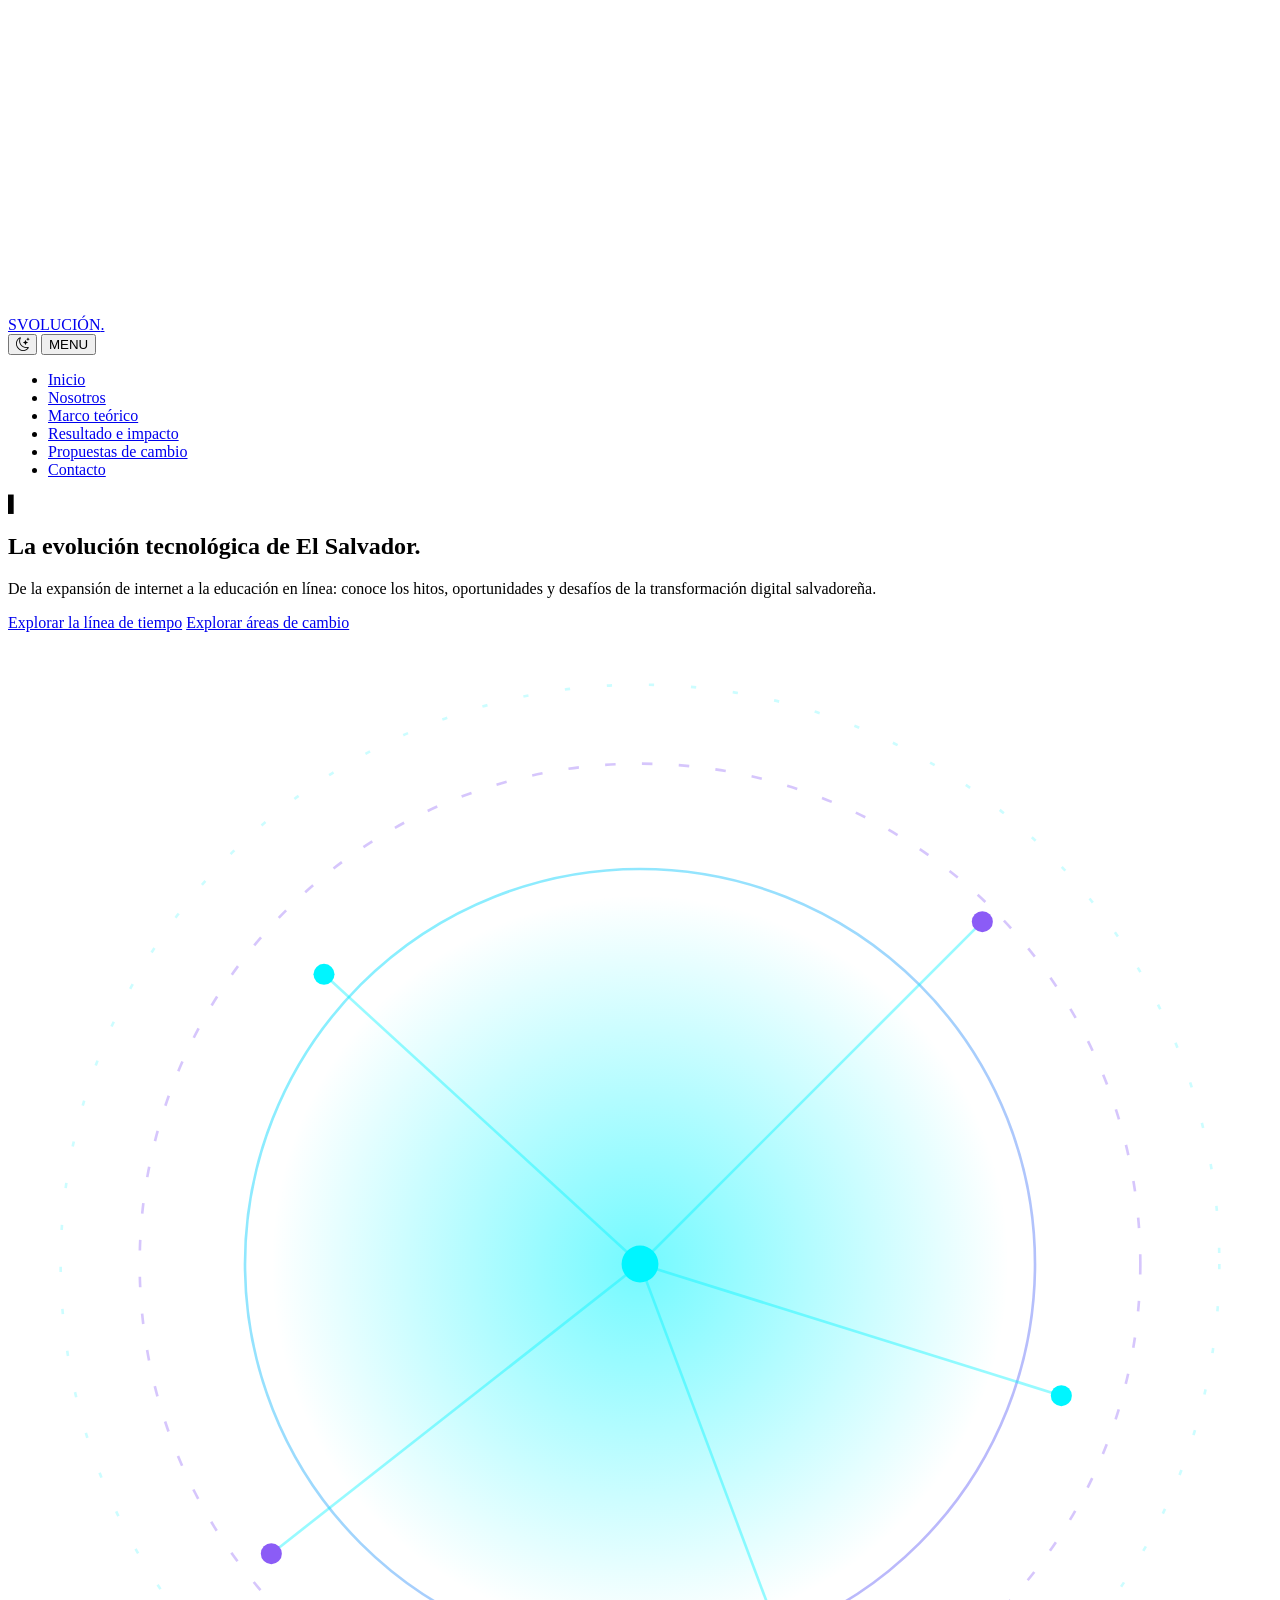
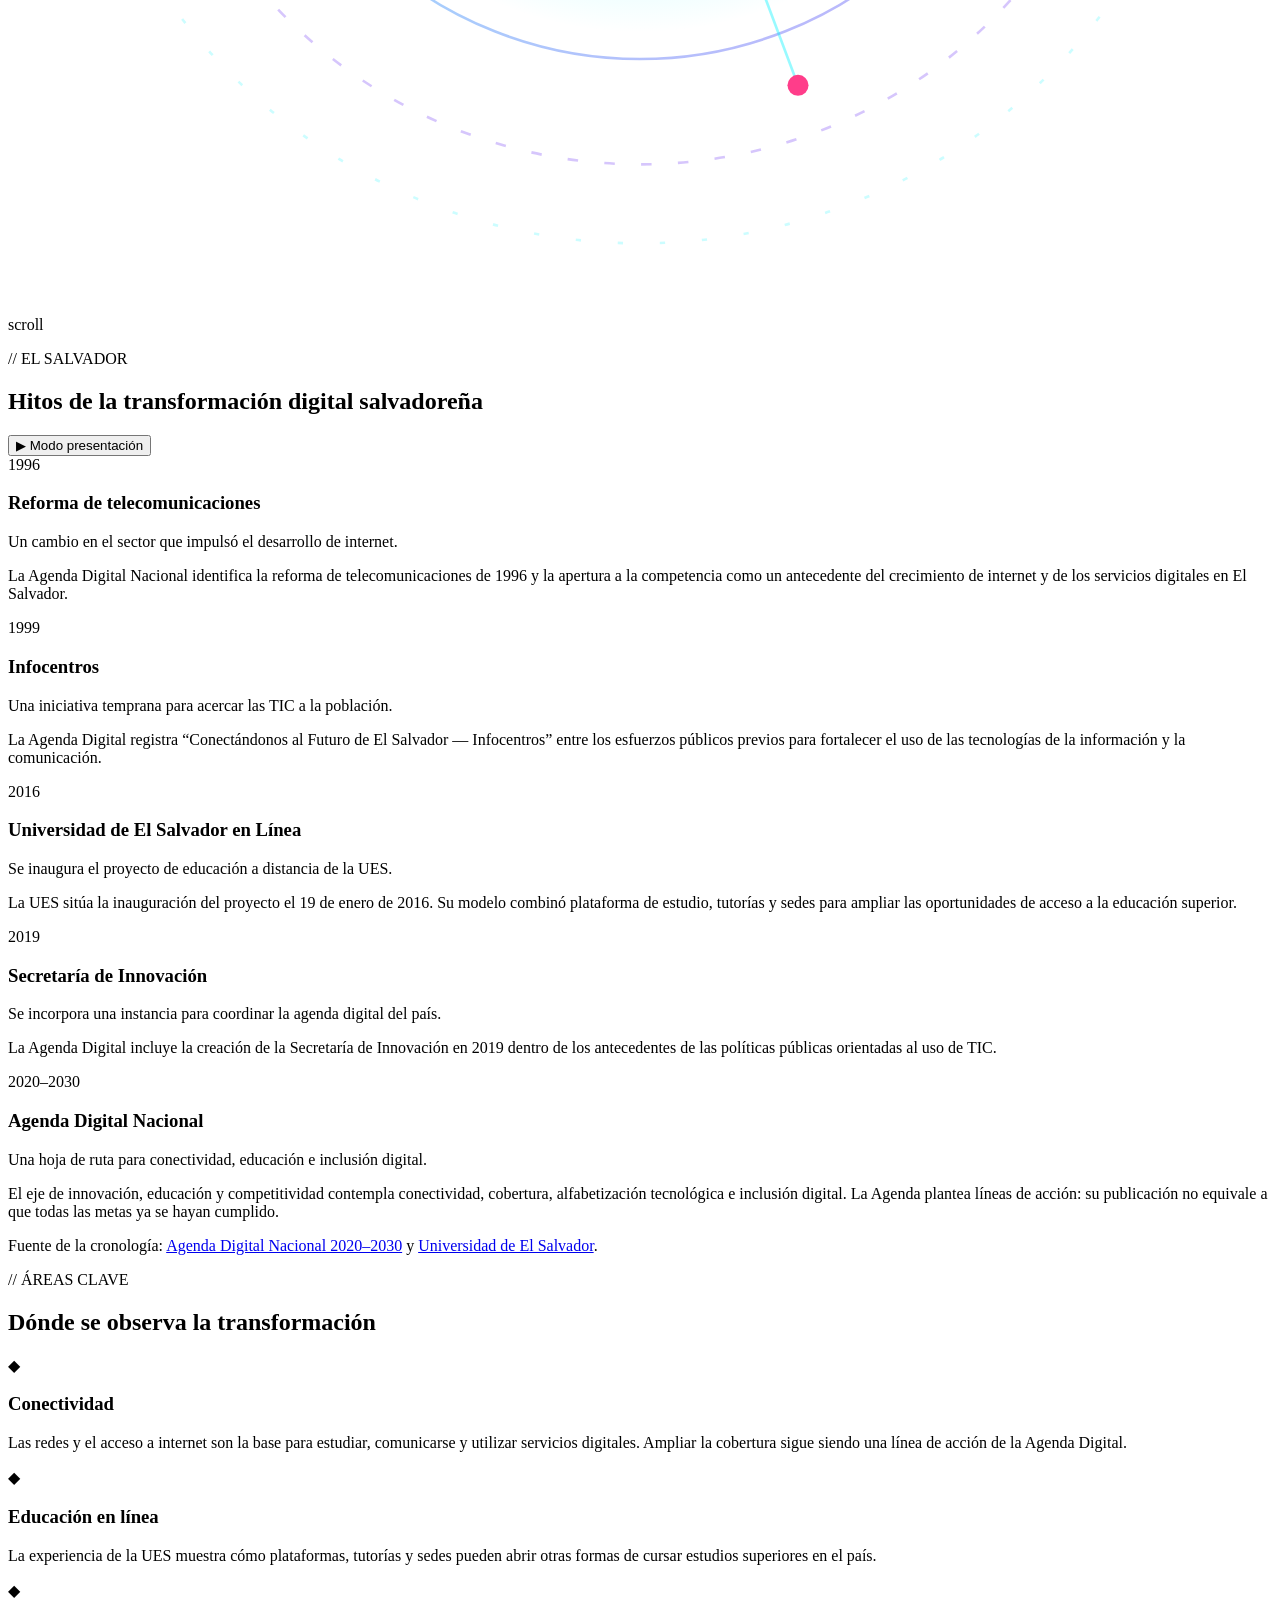
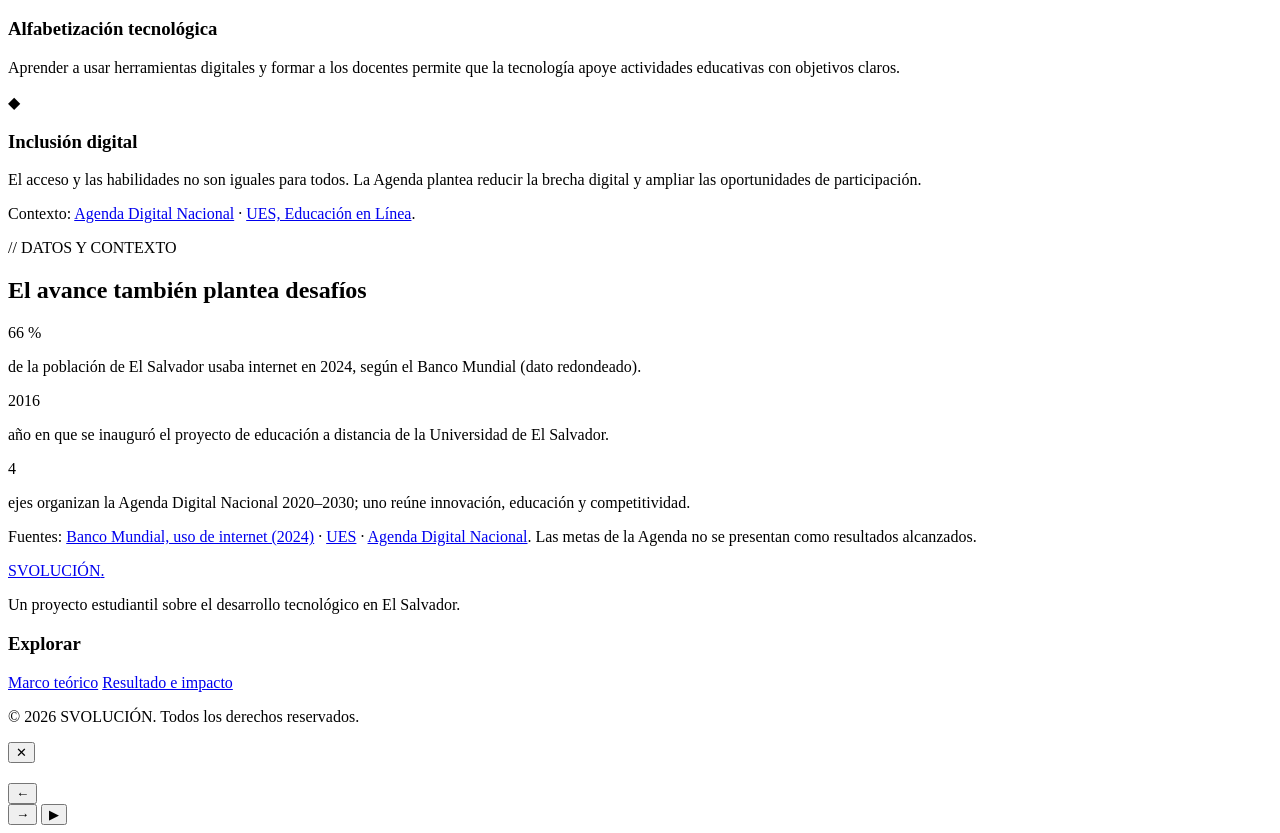
==== index.html @ 2ff00cc7 "Delimitar Inicio al desarrollo tecnológico de El Salvador" ====
<!DOCTYPE html>
<html lang="es">
<head>
  <meta charset="UTF-8">
  <meta name="viewport" content="width=device-width, initial-scale=1.0">
  <title>SVOLUCIÓN — Desarrollo tecnológico en El Salvador</title>
  <meta name="description" content="Un recorrido por la conectividad, la educación digital y la inclusión tecnológica en El Salvador.">
  <link rel="preconnect" href="https://fonts.googleapis.com">
  <link rel="preconnect" href="https://fonts.gstatic.com" crossorigin>
  <link rel="stylesheet"href="https://cdn.jsdelivr.net/npm/bootstrap-icons@1.11.3/font/bootstrap-icons.min.css">
  <link href="https://fonts.googleapis.com/css2?family=Space+Grotesk:wght@400;500;600;700&family=Inter:wght@400;500;600&family=Orbitron:wght@500;600;700;800&display=swap" rel="stylesheet">
  <link rel="stylesheet" href="styles.css">
  
</head>
<body>

  <!-- Fondo animado de partículas -->
  <canvas id="particle-canvas"></canvas>

  <!-- Piso de cuadrícula en perspectiva (horizonte tecnológico) -->
  <div class="grid-floor" aria-hidden="true"></div>
  <!-- Rastro del cursor -->
   
  <canvas id="cursor-trail-canvas"></canvas>

  <!-- Barra de progreso de scroll -->
  <div class="scroll-progress" id="scroll-progress"></div>

  <!-- ===== HEADER / MENÚ ===== -->
  <header class="site-header" id="header">
    <div class="header-inner">
      
      <a href="#inicio" class="logo">SVOLUCIÓN<img src="Imagenes/icon2-dark.svg" alt=""><span class="logo-dot">.</span></a>
      <div class="header-actions">
        <button class="icon-button" id="themeToggle"><i class="bi bi-moon-stars"></i></button>
        

        <button class="menu-toggle" id="menu-toggle" aria-label="Abrir menú" aria-expanded="false" aria-controls="main-nav">
          <span class="menu-toggle-label">MENU</span>
          <span class="menu-toggle-icon"><span></span><span></span><span></span></span>
        </button>
      </div>
    </div>

    <nav class="main-nav" id="main-nav">
      <ul>
        <li><a href="#inicio" class="active"> Inicio</a></li>
        <li><a href="nosotros.html"> Nosotros</a></li>
        <li><a href="marco teorico.html"> Marco teórico</a></li>
        <li><a href="resultado e impacto.html"> Resultado e impacto</a></li>
        <li><a href="propuestas de cambio.html"> Propuestas de cambio</a></li>
        <li><a href="#contacto"> Contacto</a></li>
      </ul>
    </nav>
  </header>

  <!-- ===== HERO ===== -->
  <section class="hero" id="inicio">
    <div class="hero-grid">
      <div class="hero-inner">
        <p class="hero-eyebrow" id="hero-typewriter"><span id="typewriter-text"></span><span class="typewriter-cursor">▌</span></p>
        <h1 class="hero-title">La evolución tecnológica de <span class="glow-text">El Salvador</span>.</h1>
        <p class="hero-lead">De la expansión de internet a la educación en línea: conoce los hitos, oportunidades y desafíos de la transformación digital salvadoreña.</p>
        <div class="hero-actions">
          <a href="#linea-tiempo" class="btn btn-primary">Explorar la línea de tiempo</a>
          <a href="#fronteras" class="btn btn-ghost">Explorar áreas de cambio</a>
        </div>
      </div>

      <div class="hero-banner" aria-hidden="true">
        <svg viewBox="0 0 480 480" xmlns="http://www.w3.org/2000/svg">
          <defs>
            <radialGradient id="coreGlow" cx="50%" cy="50%" r="50%">
              <stop offset="0%" stop-color="#00F5FF" stop-opacity="0.55"/>
              <stop offset="100%" stop-color="#00F5FF" stop-opacity="0"/>
            </radialGradient>
            <linearGradient id="ringGrad" x1="0%" y1="0%" x2="100%" y2="100%">
              <stop offset="0%" stop-color="#00F5FF"/>
              <stop offset="100%" stop-color="#8B5CF6"/>
            </linearGradient>
          </defs>

          <circle class="hero-core-glow" cx="240" cy="240" r="140" fill="url(#coreGlow)"/>

          <circle cx="240" cy="240" r="150" fill="none" stroke="url(#ringGrad)" stroke-width="1" opacity="0.5"/>
          <circle class="orbit-ring" cx="240" cy="240" r="190" fill="none" stroke="#8B5CF6" stroke-width="1" opacity="0.35" stroke-dasharray="4 10"/>
          <circle class="orbit-ring orbit-ring-slow" cx="240" cy="240" r="220" fill="none" stroke="#00F5FF" stroke-width="1" opacity="0.2" stroke-dasharray="2 14"/>

          <!-- nodos conectados -->
          <g class="hero-lines" stroke="#00F5FF" stroke-width="1" opacity="0.4">
            <line x1="240" y1="240" x2="120" y2="130"/>
            <line x1="240" y1="240" x2="370" y2="110"/>
            <line x1="240" y1="240" x2="400" y2="290"/>
            <line x1="240" y1="240" x2="300" y2="400"/>
            <line x1="240" y1="240" x2="100" y2="350"/>
          </g>

          <circle class="pulse-node" cx="240" cy="240" r="7" fill="#00F5FF"/>
          <circle cx="120" cy="130" r="4" fill="#00F5FF"/>
          <circle cx="370" cy="110" r="4" fill="#8B5CF6"/>
          <circle cx="400" cy="290" r="4" fill="#00F5FF"/>
          <circle cx="300" cy="400" r="4" fill="#FF3D8A"/>
          <circle cx="100" cy="350" r="4" fill="#8B5CF6"/>
        </svg>
      </div>
    </div>

    <div class="hero-scroll-hint" aria-hidden="true">
      <span></span>
      <p>scroll</p>
    </div>
  </section>

  <!-- ===== LÍNEA DE TIEMPO ===== -->
  <section class="linea-tiempo" id="linea-tiempo">
    <div class="section-inner">
      <p class="section-eyebrow">// EL SALVADOR</p>
      <div class="linea-tiempo-header">
        <h2 class="section-title">Hitos de la transformación digital salvadoreña</h2>
        <button class="btn btn-ghost btn-presentacion" id="presentation-toggle">
          <span id="presentation-icon">▶</span> <span id="presentation-label">Modo presentación</span>
        </button>
      </div>
      <div class="timeline" id="timeline">
        <div class="timeline-line"></div>

        <article class="timeline-item" data-year="1996">
          <div class="timeline-marker"></div><div class="timeline-card">
            <span class="timeline-year">1996</span><h3>Reforma de telecomunicaciones</h3>
            <p class="timeline-summary">Un cambio en el sector que impulsó el desarrollo de internet.</p>
            <p class="timeline-detail">La Agenda Digital Nacional identifica la reforma de telecomunicaciones de 1996 y la apertura a la competencia como un antecedente del crecimiento de internet y de los servicios digitales en El Salvador.</p>
          </div>
        </article>
        <article class="timeline-item" data-year="1999">
          <div class="timeline-marker"></div><div class="timeline-card">
            <span class="timeline-year">1999</span><h3>Infocentros</h3>
            <p class="timeline-summary">Una iniciativa temprana para acercar las TIC a la población.</p>
            <p class="timeline-detail">La Agenda Digital registra “Conectándonos al Futuro de El Salvador — Infocentros” entre los esfuerzos públicos previos para fortalecer el uso de las tecnologías de la información y la comunicación.</p>
          </div>
        </article>
        <article class="timeline-item" data-year="2016">
          <div class="timeline-marker"></div><div class="timeline-card">
            <span class="timeline-year">2016</span><h3>Universidad de El Salvador en Línea</h3>
            <p class="timeline-summary">Se inaugura el proyecto de educación a distancia de la UES.</p>
            <p class="timeline-detail">La UES sitúa la inauguración del proyecto el 19 de enero de 2016. Su modelo combinó plataforma de estudio, tutorías y sedes para ampliar las oportunidades de acceso a la educación superior.</p>
          </div>
        </article>
        <article class="timeline-item" data-year="2019">
          <div class="timeline-marker"></div><div class="timeline-card">
            <span class="timeline-year">2019</span><h3>Secretaría de Innovación</h3>
            <p class="timeline-summary">Se incorpora una instancia para coordinar la agenda digital del país.</p>
            <p class="timeline-detail">La Agenda Digital incluye la creación de la Secretaría de Innovación en 2019 dentro de los antecedentes de las políticas públicas orientadas al uso de TIC.</p>
          </div>
        </article>
        <article class="timeline-item" data-year="2020–2030">
          <div class="timeline-marker"></div><div class="timeline-card">
            <span class="timeline-year">2020–2030</span><h3>Agenda Digital Nacional</h3>
            <p class="timeline-summary">Una hoja de ruta para conectividad, educación e inclusión digital.</p>
            <p class="timeline-detail">El eje de innovación, educación y competitividad contempla conectividad, cobertura, alfabetización tecnológica e inclusión digital. La Agenda plantea líneas de acción: su publicación no equivale a que todas las metas ya se hayan cumplido.</p>
          </div>
        </article>
      </div>
      <p class="section-source">Fuente de la cronología: <a href="https://innovacion.gob.sv/downloads/Agenda%20Digital.pdf" target="_blank" rel="noopener">Agenda Digital Nacional 2020–2030</a> y <a href="https://ead.ues.edu.sv/sobre-nosotros2" target="_blank" rel="noopener">Universidad de El Salvador</a>.</p>
    </div>
  </section>

  <!-- ===== ÁREAS DE CAMBIO ===== -->
  <section class="fronteras" id="fronteras">
    <div class="section-inner">
      <p class="section-eyebrow">// ÁREAS CLAVE</p>
      <h2 class="section-title">Dónde se observa la transformación</h2>
      <div class="fronteras-grid">
        <article class="frontera-card"><div class="frontera-icon">◆</div><h3>Conectividad</h3><p>Las redes y el acceso a internet son la base para estudiar, comunicarse y utilizar servicios digitales. Ampliar la cobertura sigue siendo una línea de acción de la Agenda Digital.</p></article>
        <article class="frontera-card"><div class="frontera-icon">◆</div><h3>Educación en línea</h3><p>La experiencia de la UES muestra cómo plataformas, tutorías y sedes pueden abrir otras formas de cursar estudios superiores en el país.</p></article>
        <article class="frontera-card"><div class="frontera-icon">◆</div><h3>Alfabetización tecnológica</h3><p>Aprender a usar herramientas digitales y formar a los docentes permite que la tecnología apoye actividades educativas con objetivos claros.</p></article>
        <article class="frontera-card"><div class="frontera-icon">◆</div><h3>Inclusión digital</h3><p>El acceso y las habilidades no son iguales para todos. La Agenda plantea reducir la brecha digital y ampliar las oportunidades de participación.</p></article>
      </div>
      <p class="section-source">Contexto: <a href="https://innovacion.gob.sv/downloads/Agenda%20Digital.pdf" target="_blank" rel="noopener">Agenda Digital Nacional</a> · <a href="https://ead.ues.edu.sv/sobre-nosotros2" target="_blank" rel="noopener">UES, Educación en Línea</a>.</p>
    </div>
  </section>

  <!-- ===== DATOS DEL PAÍS ===== -->
  <section class="impacto" id="impacto">
    <div class="section-inner">
      <p class="section-eyebrow">// DATOS Y CONTEXTO</p>
      <h2 class="section-title">El avance también plantea desafíos</h2>
      <div class="stats-grid">
        <div class="stat-item"><span class="stat-number">66 %</span><p>de la población de El Salvador usaba internet en 2024, según el Banco Mundial (dato redondeado).</p></div>
        <div class="stat-item"><span class="stat-number">2016</span><p>año en que se inauguró el proyecto de educación a distancia de la Universidad de El Salvador.</p></div>
        <div class="stat-item"><span class="stat-number">4</span><p>ejes organizan la Agenda Digital Nacional 2020–2030; uno reúne innovación, educación y competitividad.</p></div>
      </div>
      <p class="section-source">Fuentes: <a href="https://data.worldbank.org/indicator/IT.NET.USER.ZS?locations=SV" target="_blank" rel="noopener">Banco Mundial, uso de internet (2024)</a> · <a href="https://ead.ues.edu.sv/sobre-nosotros2" target="_blank" rel="noopener">UES</a> · <a href="https://innovacion.gob.sv/downloads/Agenda%20Digital.pdf" target="_blank" rel="noopener">Agenda Digital Nacional</a>. Las metas de la Agenda no se presentan como resultados alcanzados.</p>
    </div>
  </section>

  <!-- ===== CONTACTO / FOOTER ===== -->
  <footer class="site-footer" id="contacto">
    <div class="footer-inner">
      <div class="footer-brand">
        <a href="#inicio" class="logo">SVOLUCIÓN<img src="Imagenes/icon2-dark.svg" alt=""><span class="logo-dot">.</span></a>
        <p>Un proyecto estudiantil sobre el desarrollo tecnológico en El Salvador.</p>
      </div>
      <div class="footer-contact">
        <h3>Explorar</h3>
        <a href="marco teorico.html">Marco teórico</a>
        <a href="resultado e impacto.html">Resultado e impacto</a>
      </div>
    </div>
    <div class="footer-bottom"><p>© 2026 SVOLUCIÓN. Todos los derechos reservados.</p></div>
  </footer>

  <!-- ===== MODO PRESENTACIÓN (diapositivas) ===== -->
  <div class="presentation-overlay" id="presentation-overlay" role="dialog" aria-modal="true" aria-label="Modo presentación">
    <button class="presentation-close" id="presentation-close" aria-label="Cerrar presentación">✕</button>

    <div class="presentation-slide">
      <span class="presentation-slide-year" id="slide-year"></span>
      <h2 class="presentation-slide-title" id="slide-title"></h2>
      <p class="presentation-slide-summary" id="slide-summary"></p>
      <p class="presentation-slide-detail" id="slide-detail"></p>
    </div>

    <div class="presentation-controls">
      <button class="icon-btn" id="slide-prev" aria-label="Diapositiva anterior">←</button>
      <div class="presentation-dots" id="presentation-dots"></div>
      <button class="icon-btn" id="slide-next" aria-label="Siguiente diapositiva">→</button>
      <button class="icon-btn" id="slide-autoplay" aria-label="Avance automático">▶</button>
    </div>

    <span class="presentation-counter" id="presentation-counter"></span>
  </div>

  <script src="script.js"></script>
</body>
</html>
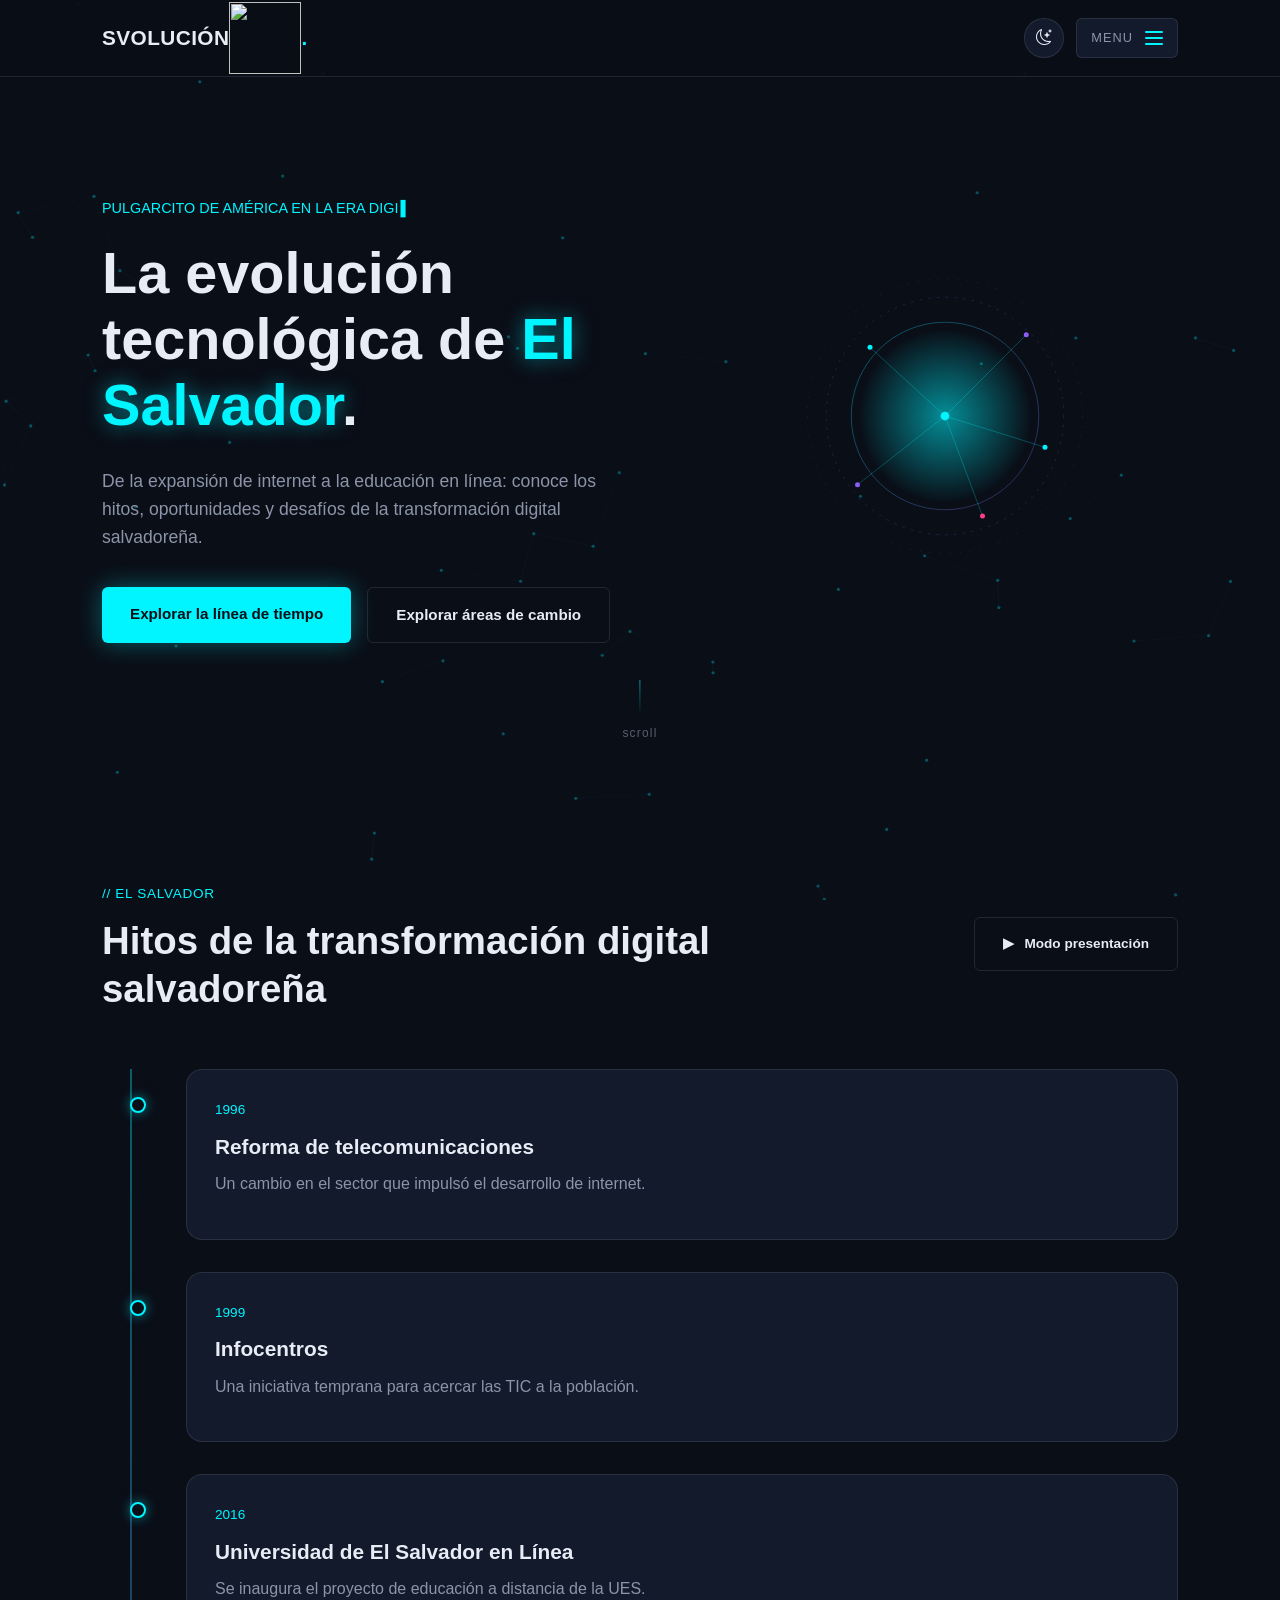
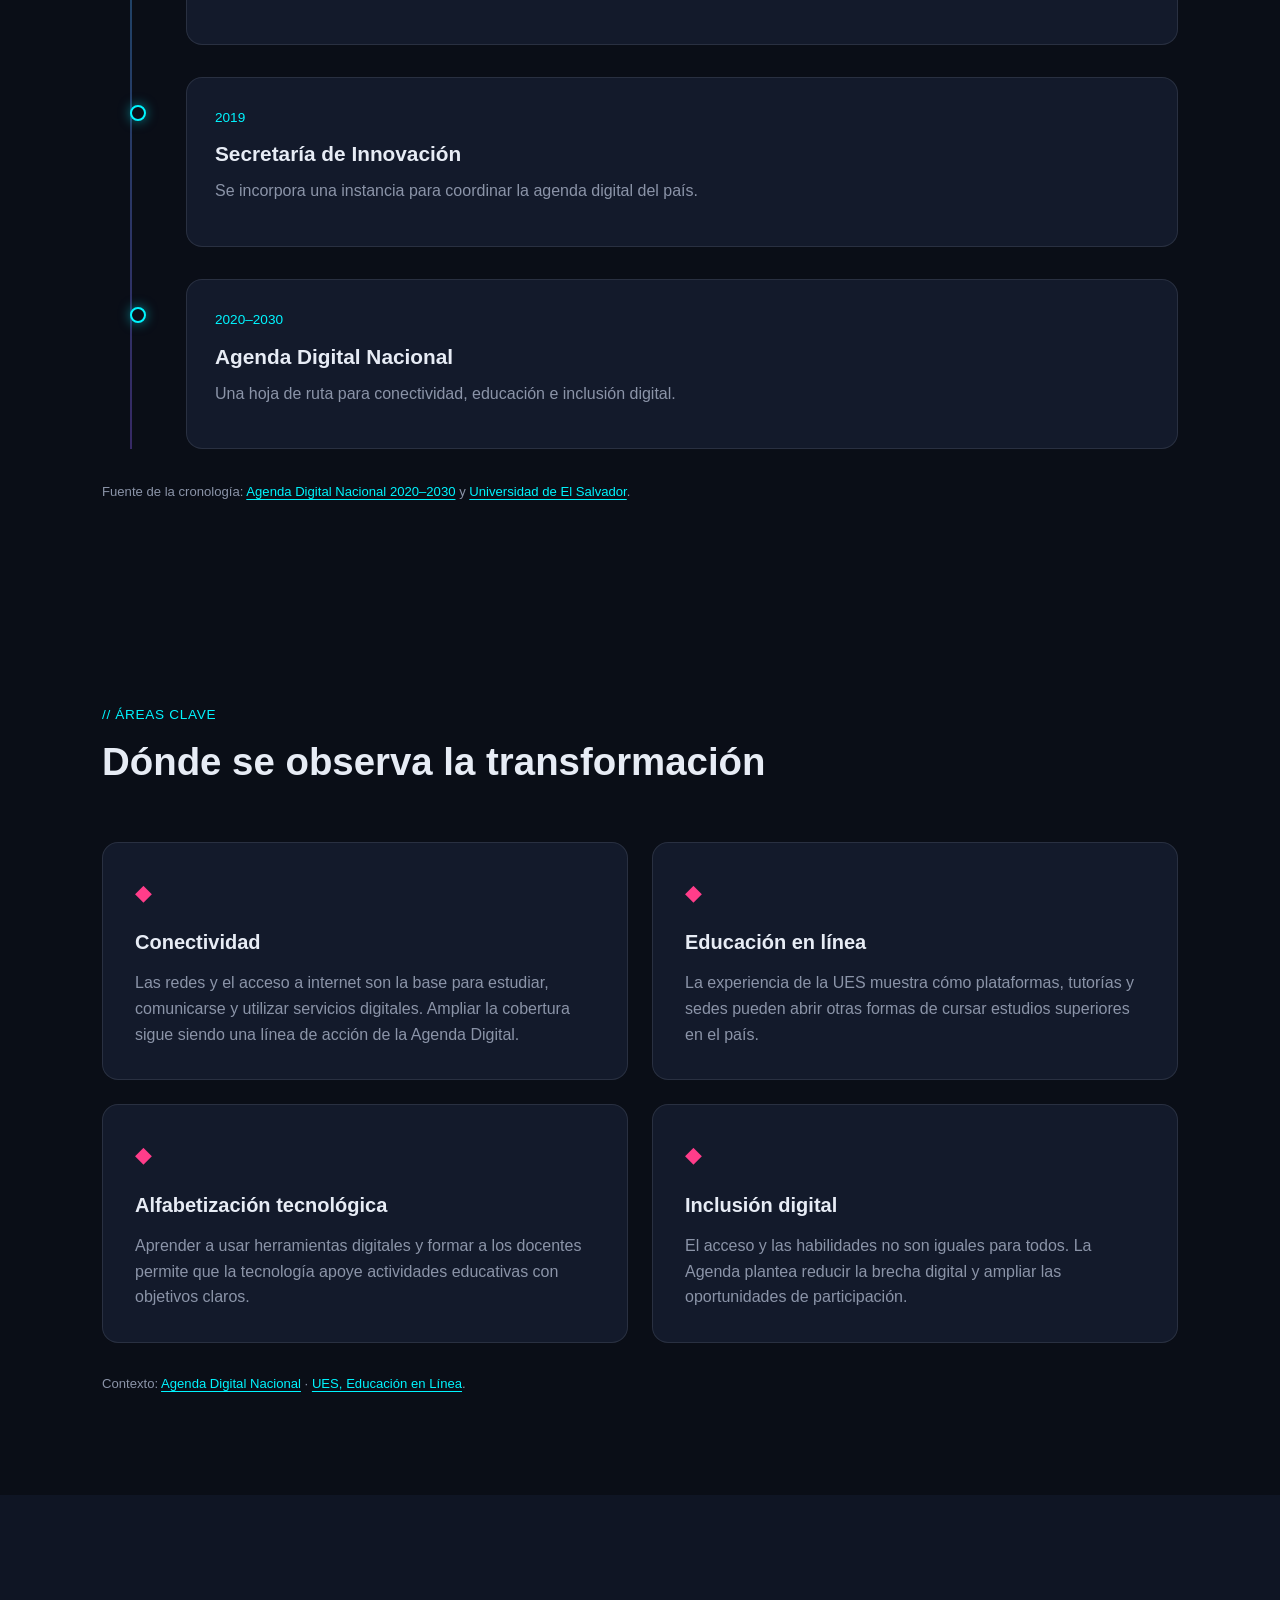
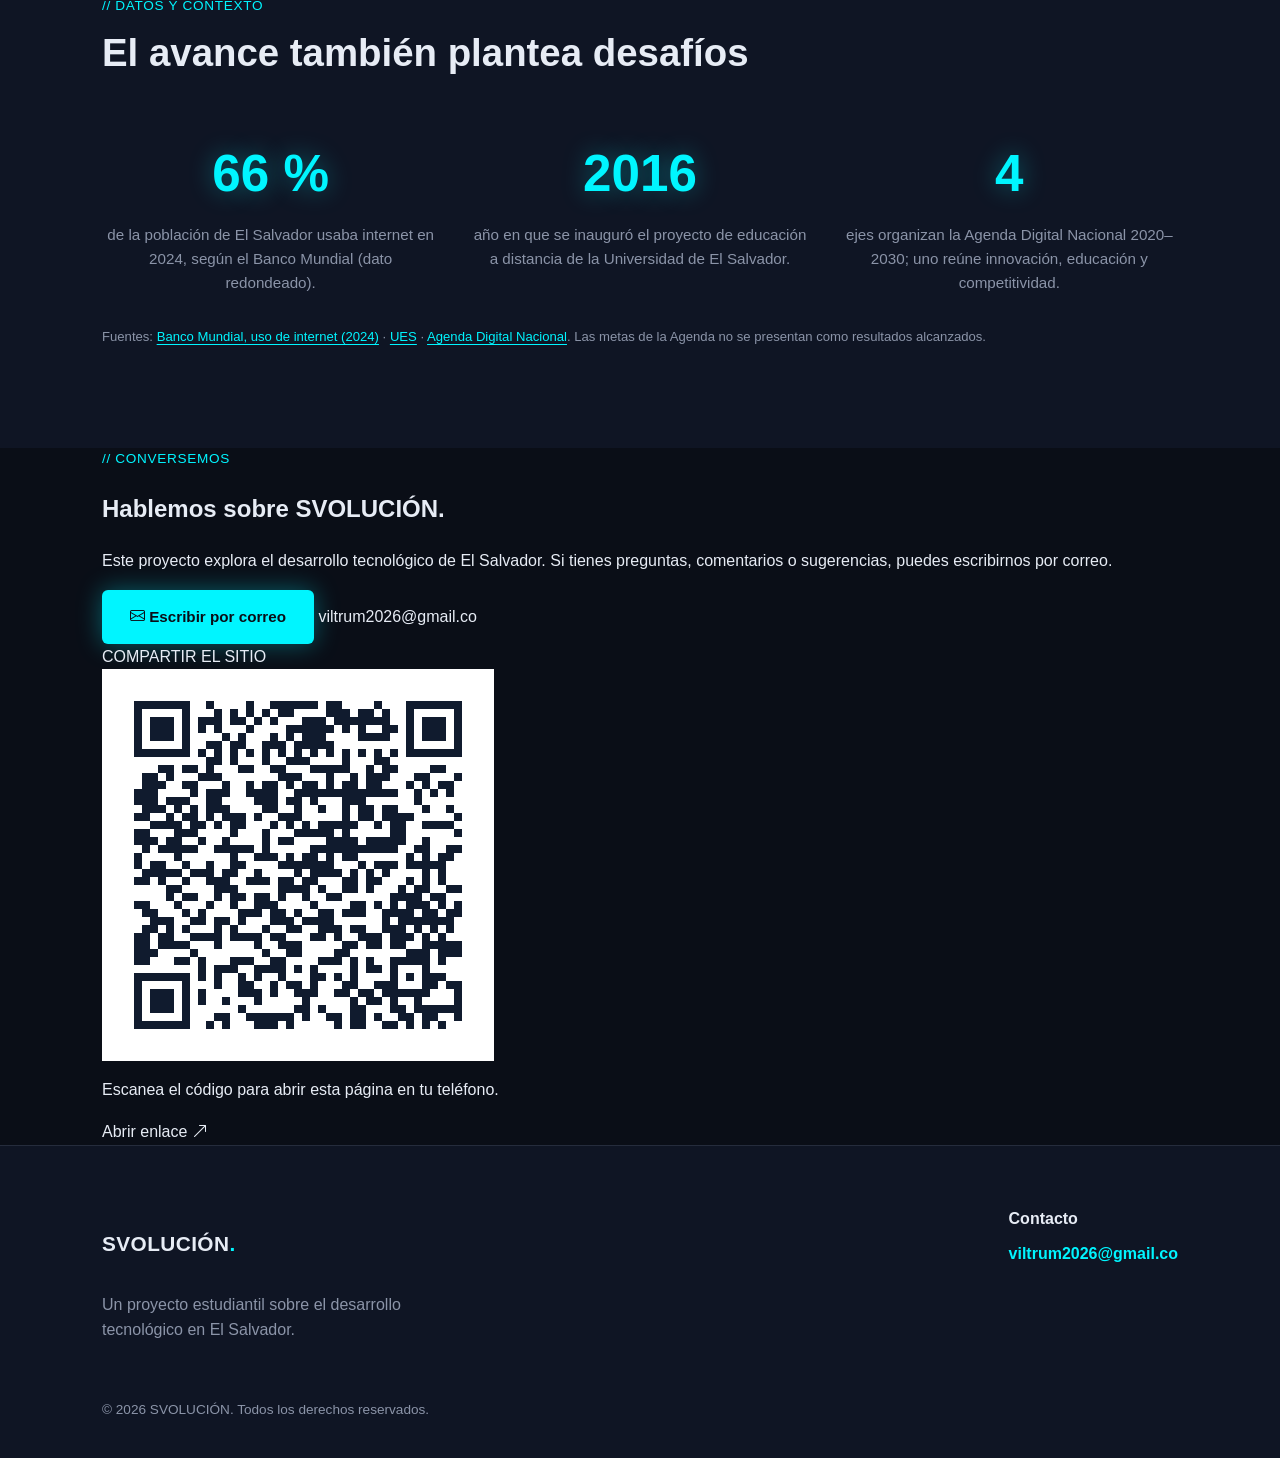
==== commit 876310a5: "Crear sección de contacto con correo y QR del sitio" ====
--- a/index.html
+++ b/index.html
@@ -193,17 +193,39 @@
     </div>
   </section>
 
-  <!-- ===== CONTACTO / FOOTER ===== -->
-  <footer class="site-footer" id="contacto">
+  <!-- ===== CONTACTO ===== -->
+  <section class="contact-section" id="contacto" aria-labelledby="contact-title">
+    <div class="section-inner">
+      <div class="contact-panel">
+        <div class="contact-copy">
+          <p class="section-eyebrow">// CONVERSEMOS</p>
+          <h2 id="contact-title">Hablemos sobre <span>SVOLUCIÓN.</span></h2>
+          <p>Este proyecto explora el desarrollo tecnológico de El Salvador. Si tienes preguntas, comentarios o sugerencias, puedes escribirnos por correo.</p>
+          <a class="btn btn-primary" href="mailto:viltrum2026@gmail.co?subject=Consulta%20sobre%20SVOLUCI%C3%93N"><i class="bi bi-envelope"></i> Escribir por correo</a>
+          <a class="contact-email" href="mailto:viltrum2026@gmail.co">viltrum2026@gmail.co</a>
+        </div>
+        <div class="contact-qr">
+          <span class="contact-qr-label">COMPARTIR EL SITIO</span>
+          <a href="https://viltrum-hub.github.io/Sitio-Finanzas/" target="_blank" rel="noopener" aria-label="Abrir el sitio SVOLUCIÓN">
+            <img src="Imagenes/qr-svolucion.svg" width="392" height="392" alt="Código QR para abrir el sitio SVOLUCIÓN">
+          </a>
+          <p>Escanea el código para abrir esta página en tu teléfono.</p>
+          <a class="contact-site-link" href="https://viltrum-hub.github.io/Sitio-Finanzas/" target="_blank" rel="noopener">Abrir enlace <i class="bi bi-arrow-up-right"></i></a>
+        </div>
+      </div>
+    </div>
+  </section>
+
+  <!-- ===== FOOTER ===== -->
+  <footer class="site-footer">
     <div class="footer-inner">
       <div class="footer-brand">
         <a href="#inicio" class="logo">SVOLUCIÓN<img src="Imagenes/icon2-dark.svg" alt=""><span class="logo-dot">.</span></a>
         <p>Un proyecto estudiantil sobre el desarrollo tecnológico en El Salvador.</p>
       </div>
       <div class="footer-contact">
-        <h3>Explorar</h3>
-        <a href="marco teorico.html">Marco teórico</a>
-        <a href="resultado e impacto.html">Resultado e impacto</a>
+        <h3>Contacto</h3>
+        <a href="mailto:viltrum2026@gmail.co">viltrum2026@gmail.co</a>
       </div>
     </div>
     <div class="footer-bottom"><p>© 2026 SVOLUCIÓN. Todos los derechos reservados.</p></div>
--- a/styles.css
+++ b/styles.css
@@ -0,0 +1,1804 @@
+/* =========================================
+   SVOLUCIÓN — Design tokens
+   ========================================= */
+
+:root {
+  --color-bg: #0A0E17;
+  --color-bg-alt: #0F1524;
+  --color-surface: #131A2B;
+
+  --color-cyan: #00F5FF;
+  --color-purple: #8B5CF6;
+  --color-magenta: #FF3D8A;
+
+  --color-text: #E7ECF5;
+  --color-text-soft: #8B94A8;
+  --color-border: rgba(139, 148, 168, 0.18);
+
+  --font-display: 'Space Grotesk', sans-serif;
+  --font-body: 'Inter', sans-serif;
+  --font-mono: 'Orbitron', sans-serif;
+
+  --container-width: 1140px;
+
+  --radius-sm: 6px;
+  --radius-md: 16px;
+
+  --color-overlay: rgba(10, 14, 23, 0.75);
+  --color-overlay-solid: rgba(10, 14, 23, 0.97);
+
+  --color-cyan-rgb: 0, 245, 255;
+  --color-purple-rgb: 139, 92, 246;
+
+  color-scheme: dark;
+}
+
+
+/* =========================================
+   TEMA CLARO
+   ========================================= */
+
+[data-theme="light"] {
+  --color-bg: #F2F4F7;
+  --color-bg-alt: #E7EBF0;
+  --color-surface: #FFFFFF;
+
+  --color-cyan: #0090A8;
+  --color-purple: #6E56CF;
+  --color-magenta: #D6336C;
+
+  --color-text: #1A2233;
+  --color-text-soft: #5B6472;
+  --color-border: rgba(26, 34, 51, 0.12);
+
+  --color-overlay: rgba(242, 244, 247, 0.85);
+  --color-overlay-solid: rgba(242, 244, 247, 0.97);
+
+  --color-cyan-rgb: 0, 144, 168;
+  --color-purple-rgb: 110, 86, 207;
+
+  color-scheme: light;
+}
+
+
+/* =========================================
+   RESET
+   ========================================= */
+
+* {
+  box-sizing: border-box;
+}
+
+html {
+  scroll-behavior: smooth;
+}
+
+body {
+  margin: 0;
+  font-family: var(--font-body);
+  color: var(--color-text);
+  background: var(--color-bg);
+  line-height: 1.6;
+  position: relative;
+}
+
+img {
+  max-width: 100%;
+  display: block;
+}
+
+a {
+  color: inherit;
+  text-decoration: none;
+}
+
+ul {
+  list-style: none;
+  margin: 0;
+  padding: 0;
+}
+
+button,
+input,
+textarea,
+select {
+  font: inherit;
+}
+
+
+/* =========================================
+   CANVAS / EFECTOS
+   ========================================= */
+
+#particle-canvas {
+  position: fixed;
+  top: 0;
+  left: 0;
+  width: 100%;
+  height: 100%;
+  z-index: 0;
+  opacity: 0.5;
+  pointer-events: none;
+}
+
+#cursor-trail-canvas {
+  position: fixed;
+  top: 0;
+  left: 0;
+  width: 100%;
+  height: 100%;
+  z-index: 60;
+  pointer-events: none;
+}
+
+
+/* =========================================
+   PROGRESO DE SCROLL
+   ========================================= */
+
+.scroll-progress {
+  position: fixed;
+  top: 0;
+  left: 0;
+  height: 3px;
+  width: 0%;
+  background: linear-gradient(
+    90deg,
+    var(--color-cyan),
+    var(--color-purple)
+  );
+  box-shadow:
+    0 0 10px rgba(var(--color-cyan-rgb), 0.6);
+  z-index: 100;
+  transition: width 0.1s ease-out;
+}
+
+
+/* =========================================
+   CAPAS PRINCIPALES
+   ========================================= */
+
+.site-header,
+.hero,
+.linea-tiempo,
+.fronteras,
+.impacto,
+.site-footer {
+  position: relative;
+  z-index: 1;
+}
+
+
+/* =========================================
+   CONTENEDORES
+   ========================================= */
+
+.section-inner,
+.header-inner,
+.footer-inner {
+  max-width: var(--container-width);
+  margin: 0 auto;
+  padding: 0 32px;
+}
+
+
+/* =========================================
+   TÍTULOS DE SECCIÓN
+   ========================================= */
+
+.section-eyebrow {
+  font-family: var(--font-mono);
+  color: var(--color-cyan);
+  font-size: 0.85rem;
+  letter-spacing: 0.05em;
+  margin: 0 0 12px;
+}
+
+.section-title {
+  font-family: var(--font-display);
+  font-weight: 600;
+  font-size: clamp(1.7rem, 3vw, 2.5rem);
+  line-height: 1.25;
+  max-width: 680px;
+  margin: 0 0 56px;
+}
+
+
+/* =========================================
+   HEADER
+   ========================================= */
+
+.site-header {
+  position: sticky;
+  top: 0;
+  z-index: 50;
+
+  background: var(--color-overlay);
+
+  backdrop-filter: blur(10px);
+
+  border-bottom: 1px solid var(--color-border);
+}
+
+.header-inner {
+  display: flex;
+  align-items: center;
+  justify-content: space-between;
+
+  min-height: 76px;
+}
+
+
+/* =========================================
+   LOGO
+   ========================================= */
+
+.logo {
+  display: flex;
+  align-items: center;
+  justify-content: flex-start;
+
+  width: 82px;
+  height: 76px;
+
+  flex-shrink: 0;
+
+  font-family: var(--font-display);
+  font-weight: 700;
+  font-size: 1.3rem;
+  letter-spacing: 0.02em;
+}
+
+.logo-dot {
+  color: var(--color-cyan);
+}
+
+.logo img {
+  width: 72px;
+  height: 72px;
+
+  object-fit: contain;
+
+  display: block;
+}
+
+
+/* =========================================
+   ACCIONES DEL HEADER
+   ========================================= */
+
+.header-actions {
+  display: flex;
+  align-items: center;
+  gap: 12px;
+}
+
+
+/* =========================================
+   BOTÓN MODO CLARO / OSCURO
+   ========================================= */
+
+.theme-toggle {
+  width: 40px;
+  height: 40px;
+
+  border-radius: 50%;
+
+  border: 1px solid var(--color-border);
+
+  background: var(--color-surface);
+  color: var(--color-text);
+
+  display: flex;
+  align-items: center;
+  justify-content: center;
+
+  cursor: pointer;
+
+  transition:
+    transform 0.3s ease,
+    background-color 0.3s ease,
+    color 0.3s ease,
+    border-color 0.3s ease,
+    box-shadow 0.3s ease;
+}
+
+.theme-toggle:hover {
+  transform: translateY(-2px);
+
+  border-color: var(--color-cyan);
+
+  color: var(--color-cyan);
+
+  box-shadow:
+    0 0 15px rgba(var(--color-cyan-rgb), 0.18);
+}
+
+.theme-toggle i {
+  font-size: 17px;
+}
+
+
+/* =========================================
+   BOTONES SECUNDARIOS DEL HEADER
+   ========================================= */
+
+.icon-button,
+.search-button {
+  width: 40px;
+  height: 40px;
+
+  border-radius: 50%;
+
+  border: 1px solid var(--color-border);
+
+  background: var(--color-surface);
+
+  color: var(--color-text);
+
+  display: flex;
+  align-items: center;
+  justify-content: center;
+
+  cursor: pointer;
+
+  transition: 0.3s ease;
+}
+
+.icon-button:hover,
+.search-button:hover {
+  background: rgba(var(--color-cyan-rgb), 0.08);
+
+  color: var(--color-cyan);
+
+  border-color: var(--color-cyan);
+
+  transform: translateY(-2px);
+}
+
+
+/* =========================================
+   BOTÓN DEL MENÚ
+   ========================================= */
+
+.menu-toggle {
+  display: flex;
+  align-items: center;
+  gap: 12px;
+
+  background: var(--color-surface);
+
+  border: 1px solid var(--color-border);
+
+  border-radius: var(--radius-sm);
+
+  padding: 9px 14px;
+
+  color: var(--color-text);
+
+  cursor: pointer;
+
+  transition:
+    border-color 0.2s ease,
+    background-color 0.2s ease,
+    color 0.2s ease;
+}
+
+.menu-toggle:hover {
+  border-color: var(--color-cyan);
+
+  color: var(--color-cyan);
+}
+
+.menu-toggle-label {
+  font-family: var(--font-mono);
+  font-size: 0.8rem;
+  letter-spacing: 0.08em;
+  color: var(--color-text-soft);
+}
+
+.menu-toggle-icon {
+  display: flex;
+  flex-direction: column;
+  justify-content: center;
+  gap: 4px;
+
+  width: 18px;
+}
+
+.menu-toggle-icon span {
+  height: 2px;
+
+  background: var(--color-cyan);
+
+  border-radius: 2px;
+
+  transition:
+    transform 0.25s ease,
+    opacity 0.25s ease;
+}
+
+
+/* =========================================
+   MENÚ ABIERTO
+   ========================================= */
+
+.menu-toggle[aria-expanded="true"]
+.menu-toggle-icon span:nth-child(1) {
+  transform: translateY(6px) rotate(45deg);
+}
+
+.menu-toggle[aria-expanded="true"]
+.menu-toggle-icon span:nth-child(2) {
+  opacity: 0;
+}
+
+.menu-toggle[aria-expanded="true"]
+.menu-toggle-icon span:nth-child(3) {
+  transform: translateY(-6px) rotate(-45deg);
+}
+
+
+/* =========================================
+   MENÚ DESPLEGABLE
+   ========================================= */
+
+.main-nav {
+  position: fixed;
+  top: 76px;
+  left: 0;
+  right: 0;
+  z-index: 49;
+  background: var(--color-overlay-solid);
+  backdrop-filter: blur(10px);
+  border-bottom: 1px solid var(--color-border);
+  max-height: 0;
+  overflow: hidden;
+  transition: max-height 0.3s ease;
+}
+
+.main-nav.open {
+  max-height: 400px;
+}
+
+
+/* =========================================
+   MENÚ — BLOQUES
+   ========================================= */
+
+.main-nav ul {
+  display: flex;
+  flex-direction: column;
+  align-items: stretch;
+  justify-content: flex-start;
+  gap: 10px;
+  padding: 22px 32px;
+  max-width: var(--container-width);
+  margin: 0 auto;
+}
+
+.main-nav li {
+  margin: 0;
+}
+
+.main-nav a {
+  position: relative;
+  display: flex;
+  align-items: center;
+  min-height: 42px;
+  padding: 9px 15px;
+  width: 100%;
+  
+  font-family: var(--font-mono);
+  font-size: 0.78rem;
+  letter-spacing: 0.03em;
+
+  color: var(--color-text-soft);
+
+  background: rgba(
+    19,
+    26,
+    43,
+    0.55
+  );
+
+  border: 1px solid var(--color-border);
+
+  border-radius: 6px;
+
+  transition:
+    color 0.25s ease,
+    border-color 0.25s ease,
+    background 0.25s ease,
+    box-shadow 0.25s ease,
+    transform 0.25s ease;
+}
+
+/* Hover */
+
+.main-nav a:hover {
+  color: var(--color-cyan);
+
+  border-color:
+    rgba(var(--color-cyan-rgb), 0.65);
+
+  background:
+    rgba(var(--color-cyan-rgb), 0.07);
+
+  box-shadow:
+    0 0 15px rgba(var(--color-cyan-rgb), 0.12),
+    inset 0 0 12px rgba(var(--color-cyan-rgb), 0.04);
+
+  transform: translateY(-2px);
+}
+
+
+/* Activo */
+
+.main-nav a.active {
+  color: var(--color-cyan);
+
+  border-color: var(--color-cyan);
+
+  background:
+    rgba(var(--color-cyan-rgb), 0.09);
+
+  box-shadow:
+    0 0 18px rgba(var(--color-cyan-rgb), 0.16),
+    inset 0 0 14px rgba(var(--color-cyan-rgb), 0.05);
+}
+
+.main-nav a.active::before {
+  background: var(--color-cyan);
+  opacity: 1;
+}
+
+
+/* =========================================
+   HERO
+   ========================================= */
+
+.hero {
+  max-width: var(--container-width);
+
+  margin: 0 auto;
+
+  padding: 120px 32px 140px;
+
+  min-height: 70vh;
+
+  display: flex;
+
+  flex-direction: column;
+
+  justify-content: center;
+}
+
+.hero-grid {
+  display: grid;
+
+  grid-template-columns: 1.1fr 0.9fr;
+
+  gap: 40px;
+
+  align-items: center;
+}
+
+.hero-inner {
+  max-width: 560px;
+}
+
+.hero-banner {
+  position: relative;
+
+  aspect-ratio: 1 / 1;
+
+  max-width: 440px;
+
+  margin: 0 auto;
+}
+
+.hero-banner svg {
+  width: 100%;
+  height: 100%;
+}
+
+.hero-banner .orbit-ring {
+  transform-origin: 240px 240px;
+
+  animation:
+    spin 22s linear infinite;
+}
+
+.hero-banner .orbit-ring-slow {
+  animation:
+    spin 40s linear infinite reverse;
+}
+
+.hero-banner .pulse-node {
+  animation:
+    pulseNode 2.2s ease-in-out infinite;
+
+  transform-origin: 240px 240px;
+}
+
+
+/* =========================================
+   HERO — MODO CLARO
+   ========================================= */
+
+[data-theme="light"] .hero-core-glow {
+  opacity: 0.55;
+}
+
+[data-theme="light"] .hero-lines {
+  opacity: 0.65;
+}
+
+[data-theme="light"] .orbit-ring {
+  opacity: 0.55;
+}
+
+[data-theme="light"] .orbit-ring-slow {
+  opacity: 0.4;
+}
+
+[data-theme="light"] #particle-canvas {
+  opacity: 0.65;
+}
+
+
+/* =========================================
+   ANIMACIONES HERO
+   ========================================= */
+
+@keyframes spin {
+  from {
+    transform: rotate(0deg);
+  }
+
+  to {
+    transform: rotate(360deg);
+  }
+}
+
+@keyframes pulseNode {
+  0%,
+  100% {
+    opacity: 1;
+    transform: scale(1);
+  }
+
+  50% {
+    opacity: 0.7;
+    transform: scale(1.25);
+  }
+}
+
+
+/* =========================================
+   HERO — TEXTO
+   ========================================= */
+
+.hero-eyebrow {
+  font-family: var(--font-mono);
+
+  color: var(--color-cyan);
+
+  font-size: 0.9rem;
+
+  margin: 0 0 20px;
+
+  min-height: 1.3em;
+}
+
+.typewriter-cursor {
+  display: inline-block;
+
+  margin-left: 2px;
+
+  animation:
+    blinkCursor 0.9s steps(1) infinite;
+}
+
+#nosotros-typewriter {
+  margin: 20px auto 0;
+  text-align: left;
+  font-family: var(--font-mono);
+  font-size: 1rem;
+  font-weight: 600;
+  letter-spacing: 0.08em;
+  color: var(--color-cyan);
+  min-height: 24px;
+}
+
+@keyframes blinkCursor {
+  0%,
+  50% {
+    opacity: 1;
+  }
+
+  51%,
+  100% {
+    opacity: 0;
+  }
+}
+
+
+.hero-title {
+  font-family: var(--font-display);
+
+  font-weight: 700;
+
+  font-size:
+    clamp(2.2rem, 4.8vw, 3.6rem);
+
+  line-height: 1.15;
+
+  margin: 0 0 28px;
+}
+
+.glow-text {
+  color: var(--color-cyan);
+
+  text-shadow:
+    0 0 20px
+    rgba(var(--color-cyan-rgb), 0.5);
+}
+
+.hero-lead {
+  font-size: 1.1rem;
+
+  color: var(--color-text-soft);
+
+  max-width: 540px;
+
+  margin: 0 0 36px;
+}
+
+.hero-actions {
+  display: flex;
+
+  gap: 16px;
+
+  flex-wrap: wrap;
+}
+
+
+/* =========================================
+   BOTONES
+   ========================================= */
+
+.btn {
+  display: inline-block;
+
+  padding: 15px 28px;
+
+  border-radius: var(--radius-sm);
+
+  font-weight: 600;
+
+  font-size: 0.95rem;
+
+  transition:
+    transform 0.15s ease,
+    box-shadow 0.15s ease,
+    border-color 0.15s ease,
+    color 0.15s ease;
+}
+
+.btn-primary {
+  background: var(--color-cyan);
+
+  color: var(--color-bg);
+
+  box-shadow:
+    0 0 24px
+    rgba(var(--color-cyan-rgb), 0.35);
+}
+
+.btn-primary:hover {
+  transform: translateY(-2px);
+
+  box-shadow:
+    0 0 32px
+    rgba(var(--color-cyan-rgb), 0.55);
+}
+
+.btn-ghost {
+  border: 1.5px solid var(--color-border);
+
+  color: var(--color-text);
+
+  background: transparent;
+}
+
+.btn-ghost:hover {
+  border-color: var(--color-cyan);
+
+  color: var(--color-cyan);
+}
+
+
+/* =========================================
+   INDICADOR DE SCROLL
+   ========================================= */
+
+.hero-scroll-hint {
+  position: absolute;
+
+  bottom: 40px;
+
+  left: 50%;
+
+  transform: translateX(-50%);
+
+  display: flex;
+
+  flex-direction: column;
+
+  align-items: center;
+
+  gap: 8px;
+
+  opacity: 0.6;
+}
+
+.hero-scroll-hint span {
+  width: 1px;
+
+  height: 36px;
+
+  background:
+    linear-gradient(
+      var(--color-cyan),
+      transparent
+    );
+
+  animation:
+    scrollPulse 1.8s ease-in-out infinite;
+}
+
+.hero-scroll-hint p {
+  font-family: var(--font-mono);
+
+  font-size: 0.75rem;
+
+  color: var(--color-text-soft);
+
+  margin: 0;
+
+  letter-spacing: 0.1em;
+}
+
+@keyframes scrollPulse {
+  0%,
+  100% {
+    opacity: 0.2;
+  }
+
+  50% {
+    opacity: 1;
+  }
+}
+
+
+/* =========================================
+   LÍNEA DE TIEMPO
+   ========================================= */
+
+.linea-tiempo {
+  padding: 100px 0;
+}
+
+.linea-tiempo-header {
+  display: flex;
+
+  align-items: flex-start;
+
+  justify-content: space-between;
+
+  gap: 24px;
+
+  flex-wrap: wrap;
+
+  margin-bottom: 56px;
+}
+
+.linea-tiempo-header
+.section-title {
+  margin-bottom: 0;
+}
+
+
+/* =========================================
+   PRESENTACIÓN
+   ========================================= */
+
+.btn-presentacion {
+  display: inline-flex;
+
+  align-items: center;
+
+  gap: 10px;
+
+  white-space: nowrap;
+
+  font-family: var(--font-mono);
+
+  font-size: 0.85rem;
+}
+
+.presentation-overlay {
+  position: fixed;
+
+  inset: 0;
+
+  z-index: 200;
+
+  background: var(--color-bg);
+
+  display: none;
+
+  flex-direction: column;
+
+  align-items: center;
+
+  justify-content: center;
+
+  padding: 60px 32px;
+
+  opacity: 0;
+
+  transition: opacity 0.3s ease;
+}
+
+.presentation-overlay.open {
+  display: flex;
+
+  opacity: 1;
+}
+
+.presentation-close {
+  position: absolute;
+
+  top: 28px;
+
+  right: 32px;
+
+  width: 42px;
+
+  height: 42px;
+
+  border-radius: var(--radius-sm);
+
+  border: 1px solid var(--color-border);
+
+  background: transparent;
+
+  color: var(--color-text-soft);
+
+  font-size: 1.1rem;
+
+  cursor: pointer;
+
+  transition:
+    border-color 0.2s ease,
+    color 0.2s ease;
+}
+
+.presentation-close:hover {
+  border-color: var(--color-magenta);
+
+  color: var(--color-magenta);
+}
+
+.presentation-slide {
+  max-width: 680px;
+
+  text-align: center;
+
+  opacity: 0;
+
+  transform: translateY(16px);
+
+  transition:
+    opacity 0.35s ease,
+    transform 0.35s ease;
+}
+
+.presentation-slide.visible {
+  opacity: 1;
+
+  transform: translateY(0);
+}
+
+.presentation-slide-year {
+  font-family: var(--font-mono);
+
+  color: var(--color-cyan);
+
+  font-size: 1rem;
+
+  letter-spacing: 0.05em;
+}
+
+.presentation-slide-title {
+  font-family: var(--font-display);
+
+  font-weight: 700;
+
+  font-size:
+    clamp(1.8rem, 4vw, 2.8rem);
+
+  margin: 16px 0 20px;
+}
+
+.presentation-slide-summary {
+  font-size: 1.15rem;
+
+  color: var(--color-text);
+
+  margin: 0 0 16px;
+}
+
+.presentation-slide-detail {
+  color: var(--color-text-soft);
+
+  font-size: 1rem;
+
+  margin: 0;
+}
+
+.presentation-controls {
+  display: flex;
+
+  align-items: center;
+
+  gap: 20px;
+
+  margin-top: 48px;
+}
+
+.presentation-dots {
+  display: flex;
+
+  gap: 8px;
+}
+
+.presentation-dots button {
+  width: 8px;
+
+  height: 8px;
+
+  border-radius: 50%;
+
+  border: none;
+
+  background: var(--color-border);
+
+  cursor: pointer;
+
+  padding: 0;
+
+  transition:
+    background 0.2s ease,
+    transform 0.2s ease;
+}
+
+.presentation-dots button.active {
+  background: var(--color-cyan);
+
+  transform: scale(1.3);
+}
+
+#slide-autoplay.is-playing {
+  border-color: var(--color-cyan);
+
+  color: var(--color-cyan);
+}
+
+.presentation-counter {
+  position: absolute;
+
+  bottom: 28px;
+
+  font-family: var(--font-mono);
+
+  font-size: 0.8rem;
+
+  color: var(--color-text-soft);
+}
+
+
+/* =========================================
+   TIMELINE
+   ========================================= */
+
+.timeline {
+  position: relative;
+
+  padding-left: 8px;
+}
+
+.timeline-line {
+  position: absolute;
+
+  left: 28px;
+
+  top: 0;
+
+  bottom: 0;
+
+  width: 2px;
+
+  background:
+    linear-gradient(
+      var(--color-cyan),
+      var(--color-purple)
+    );
+
+  opacity: 0.35;
+}
+
+.timeline-item {
+  position: relative;
+
+  padding-left: 76px;
+
+  margin-bottom: 32px;
+
+  opacity: 0;
+
+  transform: translateY(24px);
+
+  transition:
+    opacity 0.6s ease,
+    transform 0.6s ease;
+}
+
+.timeline-item.in-view {
+  opacity: 1;
+
+  transform: translateY(0);
+}
+
+.timeline-marker {
+  position: absolute;
+
+  left: 20px;
+
+  top: 28px;
+
+  width: 16px;
+
+  height: 16px;
+
+  border-radius: 50%;
+
+  background: var(--color-bg);
+
+  border: 2px solid var(--color-cyan);
+
+  box-shadow:
+    0 0 12px
+    rgba(var(--color-cyan-rgb), 0.5);
+}
+
+.timeline-card {
+  background: var(--color-surface);
+
+  border: 1px solid var(--color-border);
+
+  border-radius: var(--radius-md);
+
+  padding: 26px 28px;
+
+  cursor: pointer;
+
+  transition:
+    border-color 0.2s ease,
+    transform 0.2s ease,
+    box-shadow 0.2s ease;
+}
+
+.timeline-card:hover {
+  border-color: var(--color-cyan);
+
+  transform: translateX(3px);
+}
+
+.timeline-year {
+  font-family: var(--font-mono);
+
+  color: var(--color-cyan);
+
+  font-size: 0.85rem;
+}
+
+.timeline-card h3 {
+  font-family: var(--font-display);
+
+  font-size: 1.3rem;
+
+  margin: 8px 0;
+}
+
+.timeline-summary {
+  color: var(--color-text-soft);
+
+  margin: 0;
+}
+
+.timeline-detail {
+  color: var(--color-text-soft);
+
+  margin: 16px 0 0;
+
+  max-height: 0;
+
+  overflow: hidden;
+
+  opacity: 0;
+
+  transition:
+    max-height 0.35s ease,
+    opacity 0.35s ease,
+    margin 0.35s ease;
+}
+
+.timeline-item.expanded .timeline-detail {
+  max-height: 200px;
+
+  opacity: 1;
+}
+
+
+/* =========================================
+   FRONTERAS
+   ========================================= */
+
+.fronteras {
+  padding: 100px 0;
+}
+
+.fronteras-grid {
+  display: grid;
+
+  grid-template-columns:
+    repeat(2, 1fr);
+
+  gap: 24px;
+}
+
+.frontera-card {
+  background: var(--color-surface);
+
+  border: 1px solid var(--color-border);
+
+  border-radius: var(--radius-md);
+
+  padding: 32px;
+
+  transition:
+    transform 0.2s ease,
+    border-color 0.2s ease,
+    box-shadow 0.2s ease;
+}
+
+.frontera-card:hover {
+  transform: translateY(-4px);
+
+  border-color: var(--color-purple);
+
+  box-shadow:
+    0 0 32px
+    rgba(var(--color-purple-rgb), 0.2);
+}
+
+.frontera-icon {
+  color: var(--color-magenta);
+
+  font-size: 1.4rem;
+
+  margin-bottom: 16px;
+}
+
+.frontera-card h3 {
+  font-family: var(--font-display);
+
+  font-size: 1.25rem;
+
+  margin: 0 0 12px;
+}
+
+.frontera-card p {
+  color: var(--color-text-soft);
+
+  margin: 0;
+}
+
+
+/* =========================================
+   IMPACTO / ESTADÍSTICAS
+   ========================================= */
+
+.impacto {
+  padding: 100px 0;
+
+  background: var(--color-bg-alt);
+}
+
+.stats-grid {
+  display: grid;
+
+  grid-template-columns:
+    repeat(3, 1fr);
+
+  gap: 32px;
+}
+
+.stat-item {
+  text-align: center;
+}
+
+.stat-number {
+  display: block;
+
+  font-family: var(--font-display);
+
+  font-weight: 700;
+
+  font-size:
+    clamp(2.4rem, 4vw, 3.2rem);
+
+  color: var(--color-cyan);
+
+  text-shadow:
+    0 0 24px
+    rgba(var(--color-cyan-rgb), 0.35);
+}
+
+.stat-item p {
+  color: var(--color-text-soft);
+
+  margin: 8px 0 0;
+
+  font-size: 0.95rem;
+}
+
+
+/* =========================================
+   FOOTER
+   ========================================= */
+
+.site-footer {
+  background: var(--color-bg-alt);
+
+  padding: 60px 0 24px;
+
+  border-top: 1px solid var(--color-border);
+}
+
+.footer-inner {
+  display: flex;
+
+  justify-content: space-between;
+
+  flex-wrap: wrap;
+
+  gap: 32px;
+
+  margin-bottom: 40px;
+}
+
+.footer-brand .logo img {
+  width: 120px;
+
+  height: auto;
+
+  display: block;
+}
+
+.footer-brand p:last-child {
+  color: var(--color-text-soft);
+
+  max-width: 320px;
+
+  margin-top: 10px;
+}
+
+.footer-contact h3 {
+  font-size: 1rem;
+
+  margin: 0 0 10px;
+}
+
+.footer-contact a {
+  color: var(--color-cyan);
+
+  font-weight: 600;
+}
+
+.footer-bottom {
+  max-width: var(--container-width);
+
+  margin: 0 auto;
+
+  padding: 0 32px;
+
+  font-size: 0.85rem;
+
+  color: var(--color-text-soft);
+}
+
+
+/* =========================================
+   PÁGINAS INDEPENDIENTES
+   Nosotros / Marco teórico
+   ========================================= */
+
+.page-hero {
+  position: relative;
+
+  z-index: 1;
+
+  min-height: 42vh;
+
+  display: flex;
+
+  align-items: center;
+
+  padding: 120px 0 90px;
+
+  border-bottom: 1px solid var(--color-border);
+
+  overflow: hidden;
+}
+
+.page-hero::before {
+  content: "";
+
+  position: absolute;
+
+  width: 500px;
+
+  height: 500px;
+
+  top: -250px;
+
+  right: -150px;
+
+  border-radius: 50%;
+
+  background:
+    radial-gradient(
+      circle,
+      rgba(var(--color-cyan-rgb), 0.12),
+      transparent 65%
+    );
+
+  pointer-events: none;
+}
+
+.page-hero-inner {
+  position: relative;
+
+  z-index: 2;
+
+  max-width: var(--container-width);
+
+  width: 100%;
+
+  margin: 0 auto;
+
+  padding: 0 32px;
+}
+
+.page-eyebrow {
+  font-family: var(--font-mono);
+
+  color: var(--color-cyan);
+
+  font-size: 0.85rem;
+
+  letter-spacing: 0.08em;
+
+  margin: 0 0 16px;
+}
+
+.page-title {
+  font-family: var(--font-display);
+
+  font-size:
+    clamp(3rem, 7vw, 6rem);
+
+  line-height: 0.95;
+
+  margin: 0;
+
+  font-weight: 700;
+
+  letter-spacing: -0.04em;
+}
+
+.page-title span {
+  color: var(--color-cyan);
+}
+
+.page-subtitle {
+  max-width: 650px;
+
+  margin: 24px 0 0;
+
+  color: var(--color-text-soft);
+
+  font-size: 1.05rem;
+}
+
+.page-content {
+  position: relative;
+
+  z-index: 1;
+
+  padding: 100px 0;
+
+  min-height: 50vh;
+}
+
+.page-content-inner {
+  max-width: var(--container-width);
+
+  margin: 0 auto;
+
+  padding: 0 32px;
+}
+
+
+/* =========================================
+   ÁREA VACÍA
+   ========================================= */
+
+.empty-content {
+  min-height: 350px;
+
+  border: 1px dashed var(--color-border);
+
+  border-radius: var(--radius-md);
+
+  display: flex;
+
+  align-items: center;
+
+  justify-content: center;
+
+  color: var(--color-text-soft);
+
+  font-family: var(--font-mono);
+
+  font-size: 0.85rem;
+
+  background:
+    rgba(19, 26, 43, 0.25);
+}
+
+[data-theme="light"] .empty-content {
+  background:
+    rgba(255, 255, 255, 0.5);
+}
+
+
+/* =========================================
+   RESPONSIVE — MENÚ
+   ========================================= */
+
+@media (max-width: 860px) {
+
+ .main-nav ul {
+  display: grid;
+  grid-template-columns: 1fr;
+  gap: 8px;
+  padding: 20px 32px 25px;
+}
+  .main-nav a {
+    width: 100%;
+
+    justify-content: flex-start;
+  }
+
+  .menu-toggle-label {
+    display: none;
+  }
+
+}
+
+
+/* =========================================
+   RESPONSIVE — HERO / SECCIONES
+   ========================================= */
+
+@media (max-width: 860px) {
+
+  .fronteras-grid {
+    grid-template-columns: 1fr;
+  }
+
+  .stats-grid {
+    grid-template-columns: 1fr;
+
+    gap: 40px;
+  }
+
+  .hero-grid {
+    grid-template-columns: 1fr;
+
+    text-align: center;
+  }
+
+  .hero-inner {
+    margin: 0 auto;
+  }
+
+  .hero-actions {
+    justify-content: center;
+  }
+
+  .hero-banner {
+    max-width: 280px;
+
+    order: -1;
+  }
+
+  .linea-tiempo-header {
+    flex-direction: column;
+  }
+
+  .page-hero {
+    min-height: 38vh;
+
+    padding:
+      100px 0 70px;
+  }
+
+  .page-content {
+    padding: 70px 0;
+  }
+
+  .page-title {
+    font-size:
+      clamp(2.8rem, 13vw, 5rem);
+  }
+}
+
+
+/* =========================================
+   MÓVIL
+   ========================================= */
+
+@media (max-width: 600px) {
+
+  .header-inner {
+    min-height: 68px;
+  }
+
+  .logo {
+    width: 68px;
+    height: 68px;
+  }
+
+  .logo img {
+    width: 62px;
+    height: 62px;
+  }
+
+  .main-nav {
+    top: 68px;
+  }
+
+  .main-nav ul {
+    padding:
+      18px 20px 22px;
+  }
+
+  .hero {
+    padding:
+      90px 20px 110px;
+  }
+
+  .section-inner,
+  .header-inner,
+  .footer-inner {
+    padding-left: 20px;
+    padding-right: 20px;
+  }
+
+  .hero-title {
+    font-size:
+      clamp(2rem, 9vw, 3rem);
+  }
+
+  .presentation-overlay {
+    padding:
+      50px 20px;
+  }
+
+  .presentation-close {
+    top: 20px;
+    right: 20px;
+  }
+
+  .timeline-item {
+    padding-left: 58px;
+  }
+
+  .timeline-line {
+    left: 20px;
+  }
+
+  .timeline-marker {
+    left: 12px;
+  }
+
+  .footer-brand .logo img {
+    width: 100px;
+  }
+
+  .page-hero-inner,
+  .page-content-inner {
+    padding-left: 20px;
+    padding-right: 20px;
+  }
+
+}
+
+
+/* =========================================
+   REDUCIR ANIMACIONES
+   ========================================= */
+
+@media (prefers-reduced-motion: reduce) {
+
+  html {
+    scroll-behavior: auto;
+  }
+
+  *,
+  *::before,
+  *::after {
+    transition: none !important;
+
+    animation: none !important;
+  }
+
+}
+
+
+/* =========================================
+   ACCESIBILIDAD
+   ========================================= */
+
+a:focus-visible,
+button:focus-visible,
+input:focus-visible {
+  outline: 2px solid var(--color-cyan);
+
+  outline-offset: 2px;
+}
+
+
+/* Fuentes visibles de los datos presentados en Inicio */
+.section-source {
+  margin: 30px 0 0;
+  color: var(--color-text-soft);
+  font-size: .82rem;
+  line-height: 1.7;
+}
+.section-source a {
+  color: var(--color-cyan);
+  text-decoration: underline;
+  text-underline-offset: 3px;
+}
+.footer-contact a {
+  display: block;
+  margin-top: 8px;
+}
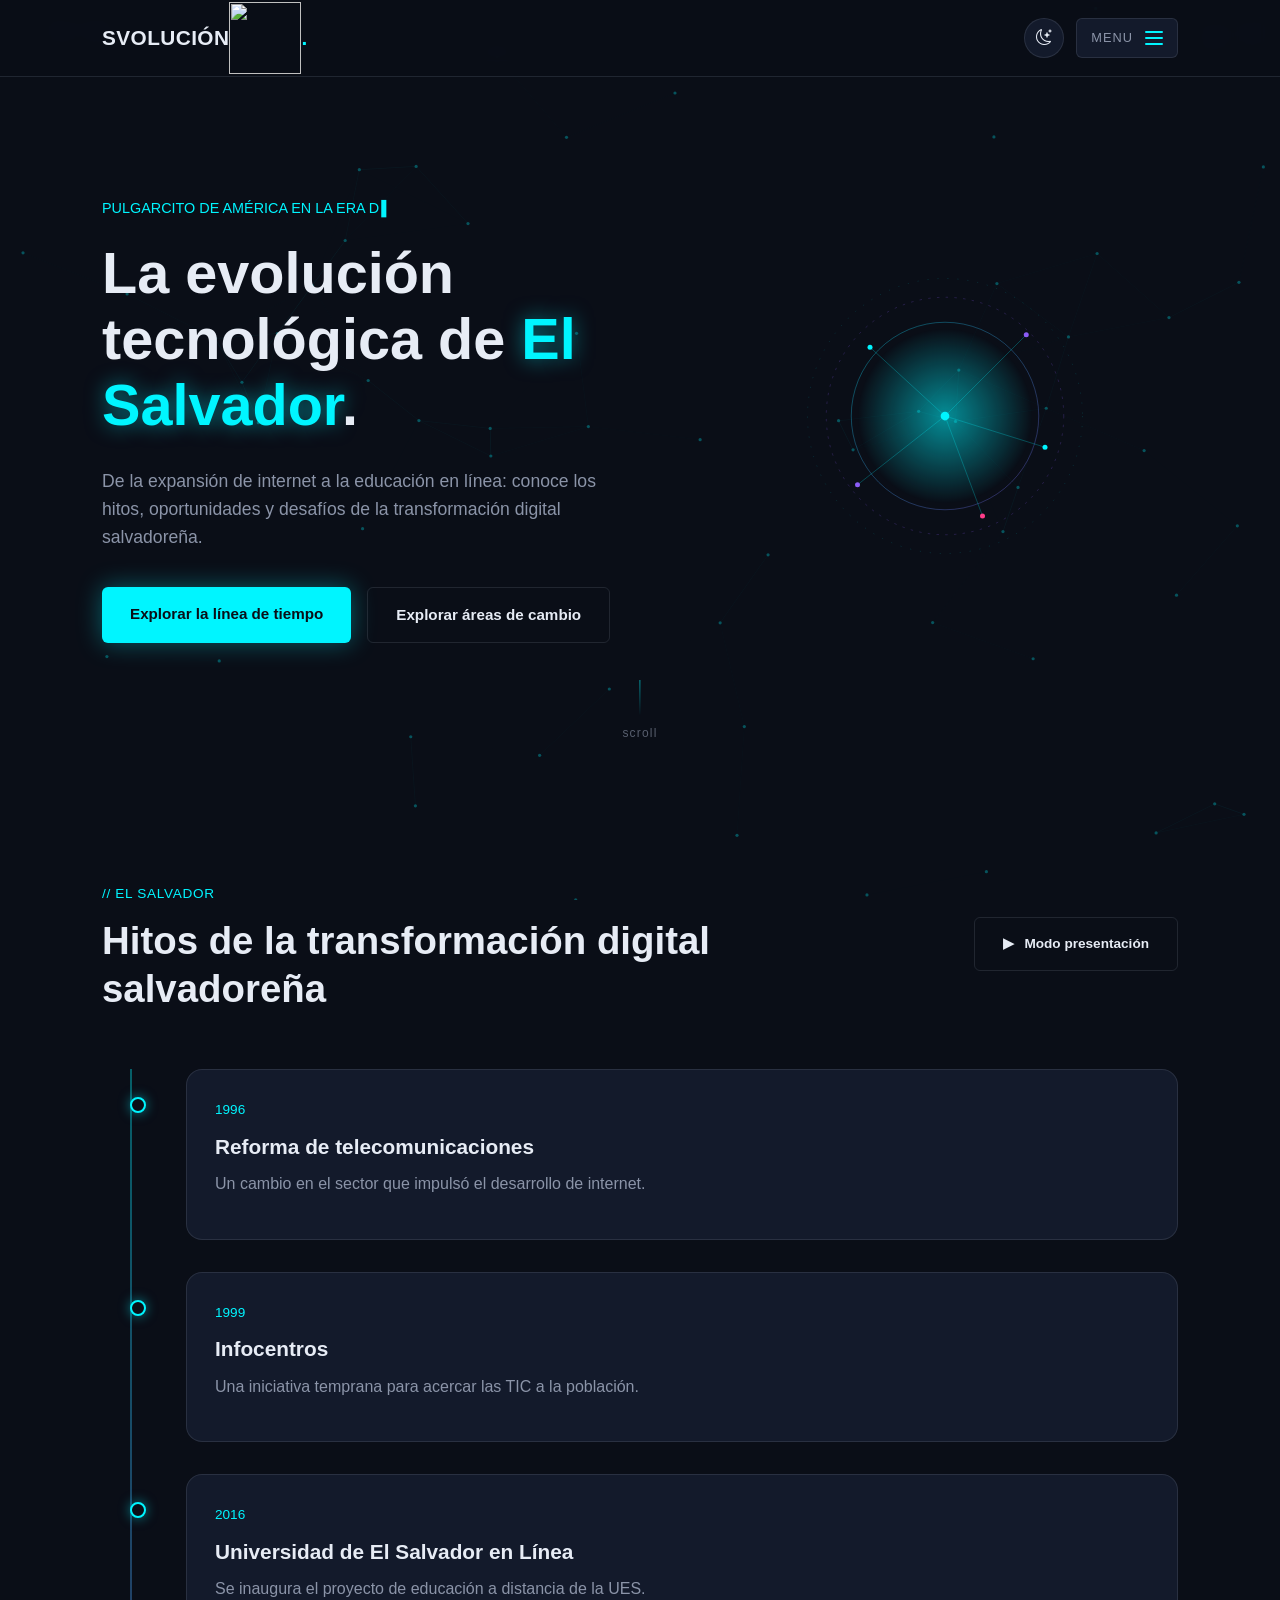
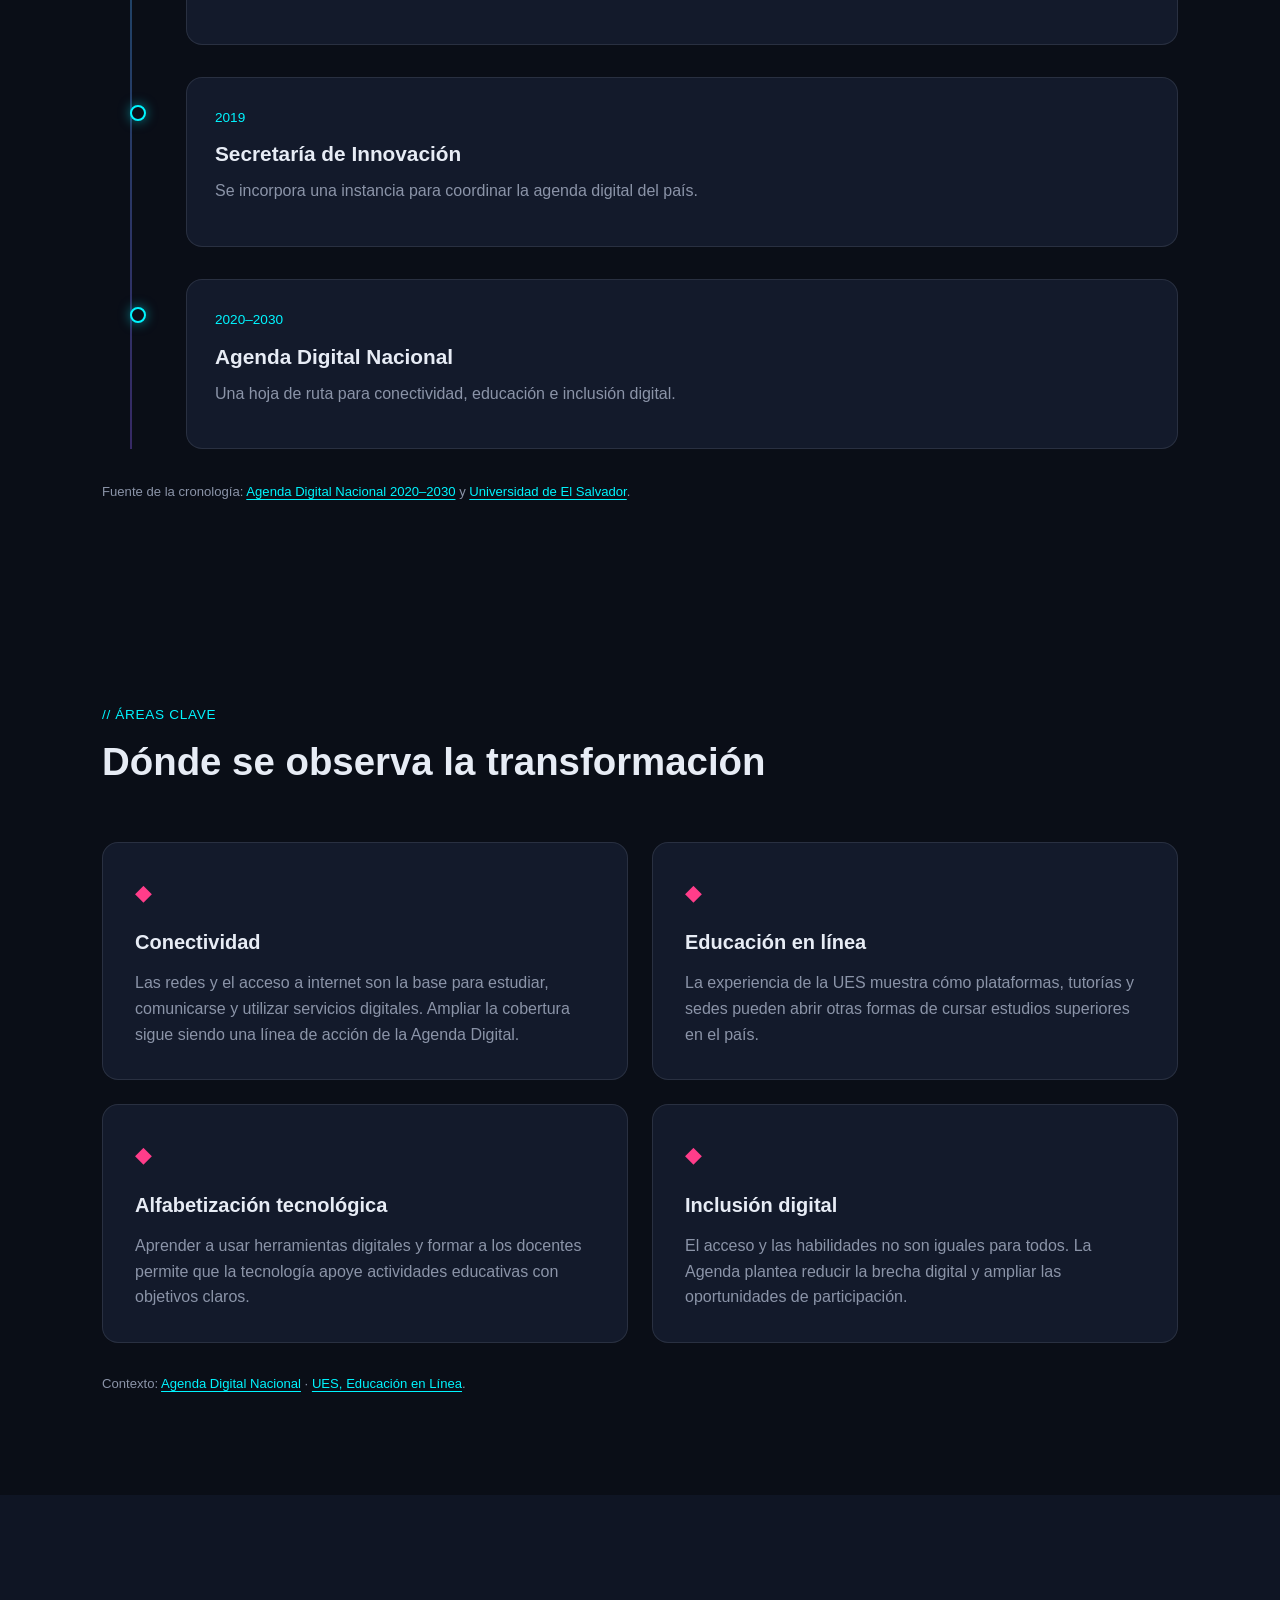
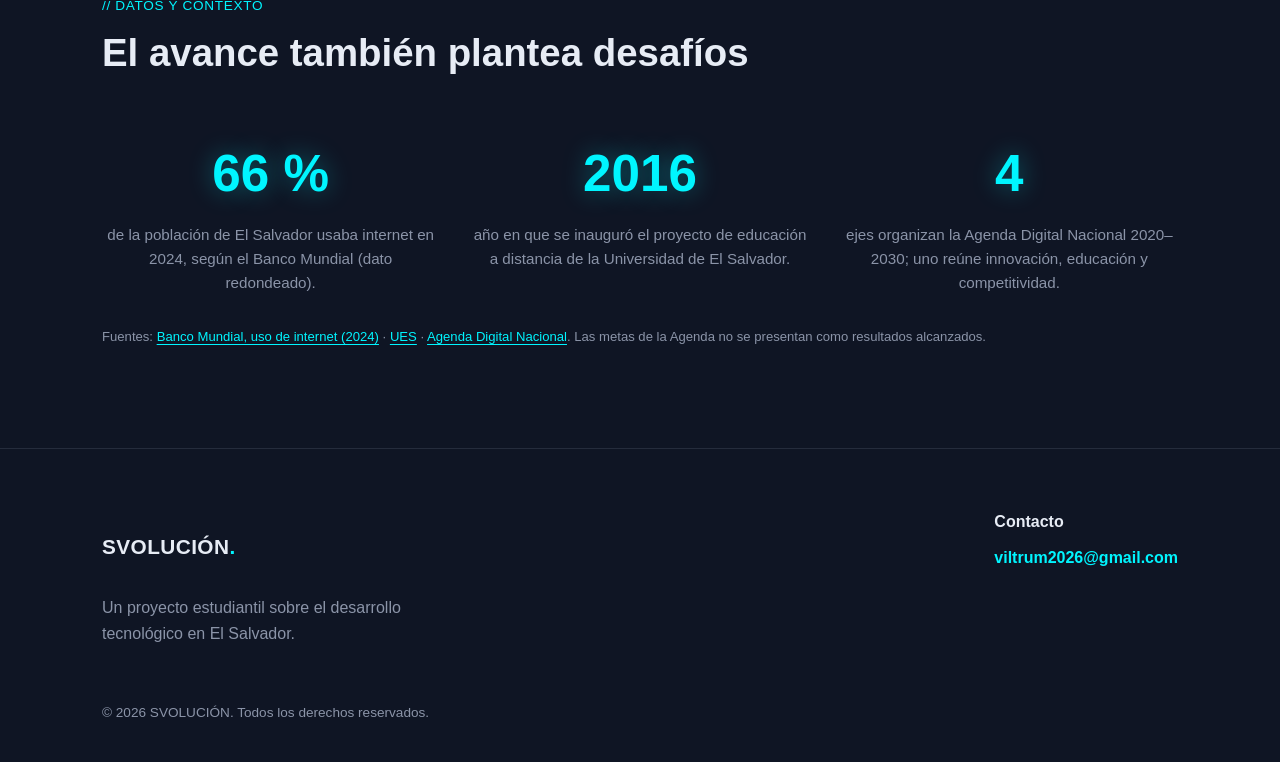
==== commit 04567125: "Mover contacto a página propia y corregir correo" ====
--- a/index.html
+++ b/index.html
@@ -49,7 +49,7 @@
         <li><a href="marco teorico.html"> Marco teórico</a></li>
         <li><a href="resultado e impacto.html"> Resultado e impacto</a></li>
         <li><a href="propuestas de cambio.html"> Propuestas de cambio</a></li>
-        <li><a href="#contacto"> Contacto</a></li>
+        <li><a href="contacto.html"> Contacto</a></li>
       </ul>
     </nav>
   </header>
@@ -193,29 +193,6 @@
     </div>
   </section>
 
-  <!-- ===== CONTACTO ===== -->
-  <section class="contact-section" id="contacto" aria-labelledby="contact-title">
-    <div class="section-inner">
-      <div class="contact-panel">
-        <div class="contact-copy">
-          <p class="section-eyebrow">// CONVERSEMOS</p>
-          <h2 id="contact-title">Hablemos sobre <span>SVOLUCIÓN.</span></h2>
-          <p>Este proyecto explora el desarrollo tecnológico de El Salvador. Si tienes preguntas, comentarios o sugerencias, puedes escribirnos por correo.</p>
-          <a class="btn btn-primary" href="mailto:viltrum2026@gmail.co?subject=Consulta%20sobre%20SVOLUCI%C3%93N"><i class="bi bi-envelope"></i> Escribir por correo</a>
-          <a class="contact-email" href="mailto:viltrum2026@gmail.co">viltrum2026@gmail.co</a>
-        </div>
-        <div class="contact-qr">
-          <span class="contact-qr-label">COMPARTIR EL SITIO</span>
-          <a href="https://viltrum-hub.github.io/Sitio-Finanzas/" target="_blank" rel="noopener" aria-label="Abrir el sitio SVOLUCIÓN">
-            <img src="Imagenes/qr-svolucion.svg" width="392" height="392" alt="Código QR para abrir el sitio SVOLUCIÓN">
-          </a>
-          <p>Escanea el código para abrir esta página en tu teléfono.</p>
-          <a class="contact-site-link" href="https://viltrum-hub.github.io/Sitio-Finanzas/" target="_blank" rel="noopener">Abrir enlace <i class="bi bi-arrow-up-right"></i></a>
-        </div>
-      </div>
-    </div>
-  </section>
-
   <!-- ===== FOOTER ===== -->
   <footer class="site-footer">
     <div class="footer-inner">
@@ -225,7 +202,7 @@
       </div>
       <div class="footer-contact">
         <h3>Contacto</h3>
-        <a href="mailto:viltrum2026@gmail.co">viltrum2026@gmail.co</a>
+        <a href="mailto:viltrum2026@gmail.com">viltrum2026@gmail.com</a>
       </div>
     </div>
     <div class="footer-bottom"><p>© 2026 SVOLUCIÓN. Todos los derechos reservados.</p></div>
--- a/styles.css
+++ b/styles.css
@@ -1802,3 +1802,80 @@
   display: block;
   margin-top: 8px;
 }
+
+/* Contacto del proyecto */
+.contact-section {
+  position: relative;
+  z-index: 1;
+  padding: clamp(70px, 9vw, 120px) 0;
+  scroll-margin-top: 80px;
+}
+.contact-panel {
+  display: grid;
+  grid-template-columns: minmax(0, 1.3fr) minmax(250px, .7fr);
+  gap: clamp(35px, 6vw, 80px);
+  align-items: center;
+  padding: clamp(30px, 5vw, 65px);
+  border: 1px solid var(--color-border);
+  border-radius: 24px;
+  background:
+    radial-gradient(circle at 92% 18%, rgba(var(--color-purple-rgb), .14), transparent 36%),
+    linear-gradient(135deg, rgba(var(--color-cyan-rgb), .06), transparent 60%),
+    var(--color-surface);
+}
+.contact-copy h2 {
+  max-width: 660px;
+  margin: 0 0 20px;
+  font-family: var(--font-display);
+  font-size: clamp(2rem, 4.5vw, 4.2rem);
+  line-height: 1.06;
+  letter-spacing: -.04em;
+}
+.contact-copy h2 span { color: var(--color-cyan); }
+.contact-copy > p:not(.section-eyebrow) {
+  max-width: 570px;
+  margin: 0 0 30px;
+  color: var(--color-text-soft);
+  line-height: 1.8;
+}
+.contact-copy .btn { display: inline-flex; align-items: center; gap: 10px; }
+.contact-email {
+  display: block;
+  width: fit-content;
+  margin-top: 18px;
+  color: var(--color-cyan);
+  overflow-wrap: anywhere;
+  text-decoration: underline;
+  text-underline-offset: 4px;
+}
+.contact-qr {
+  justify-self: center;
+  width: min(100%, 280px);
+  text-align: center;
+}
+.contact-qr-label {
+  display: block;
+  margin-bottom: 15px;
+  color: var(--color-cyan);
+  font-family: var(--font-mono);
+  font-size: .72rem;
+  letter-spacing: .1em;
+}
+.contact-qr > a:first-of-type {
+  display: block;
+  padding: 14px;
+  border: 1px solid var(--color-border);
+  border-radius: 18px;
+  background: #fff;
+}
+.contact-qr img { width: 100%; height: auto; }
+.contact-qr p {
+  margin: 15px 0 4px;
+  color: var(--color-text-soft);
+  font-size: .9rem;
+}
+.contact-site-link { color: var(--color-cyan); font-size: .82rem; }
+@media (max-width: 760px) {
+  .contact-panel { grid-template-columns: 1fr; }
+  .contact-qr { margin-top: 12px; }
+}
